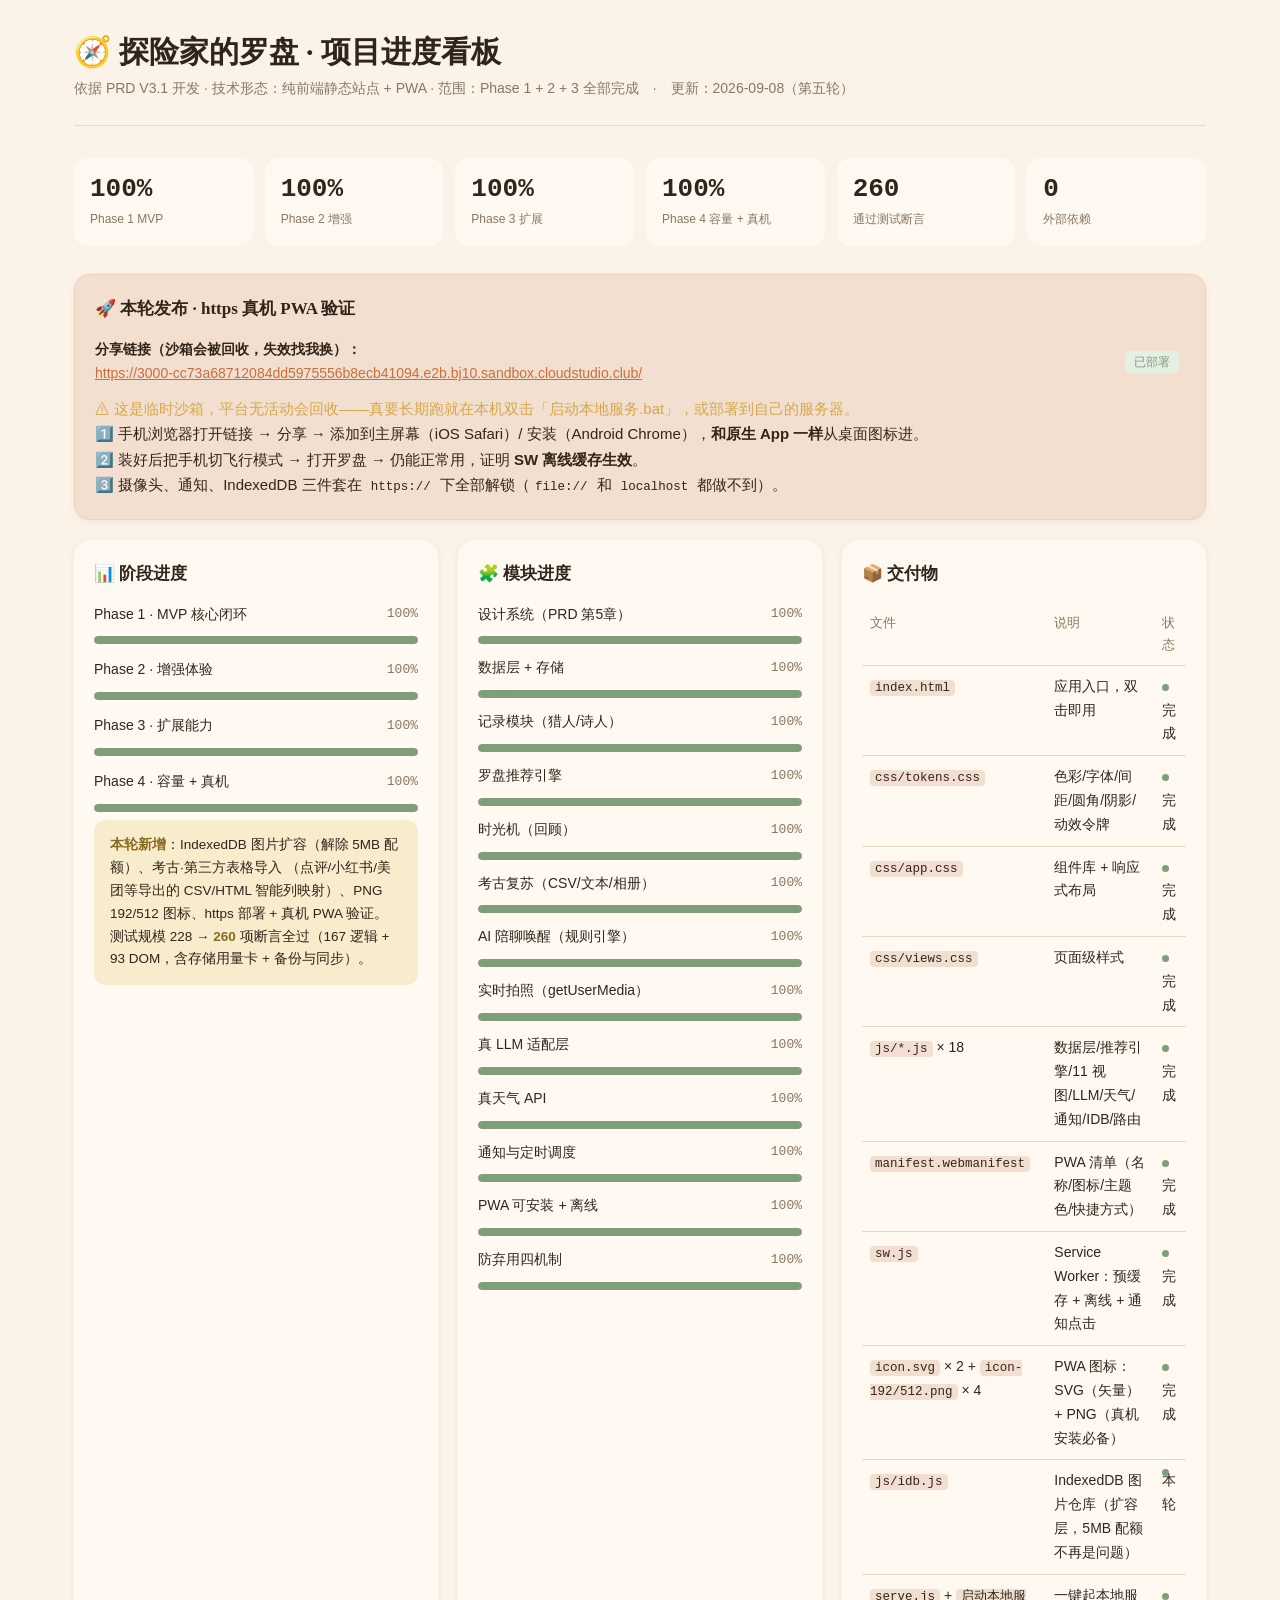
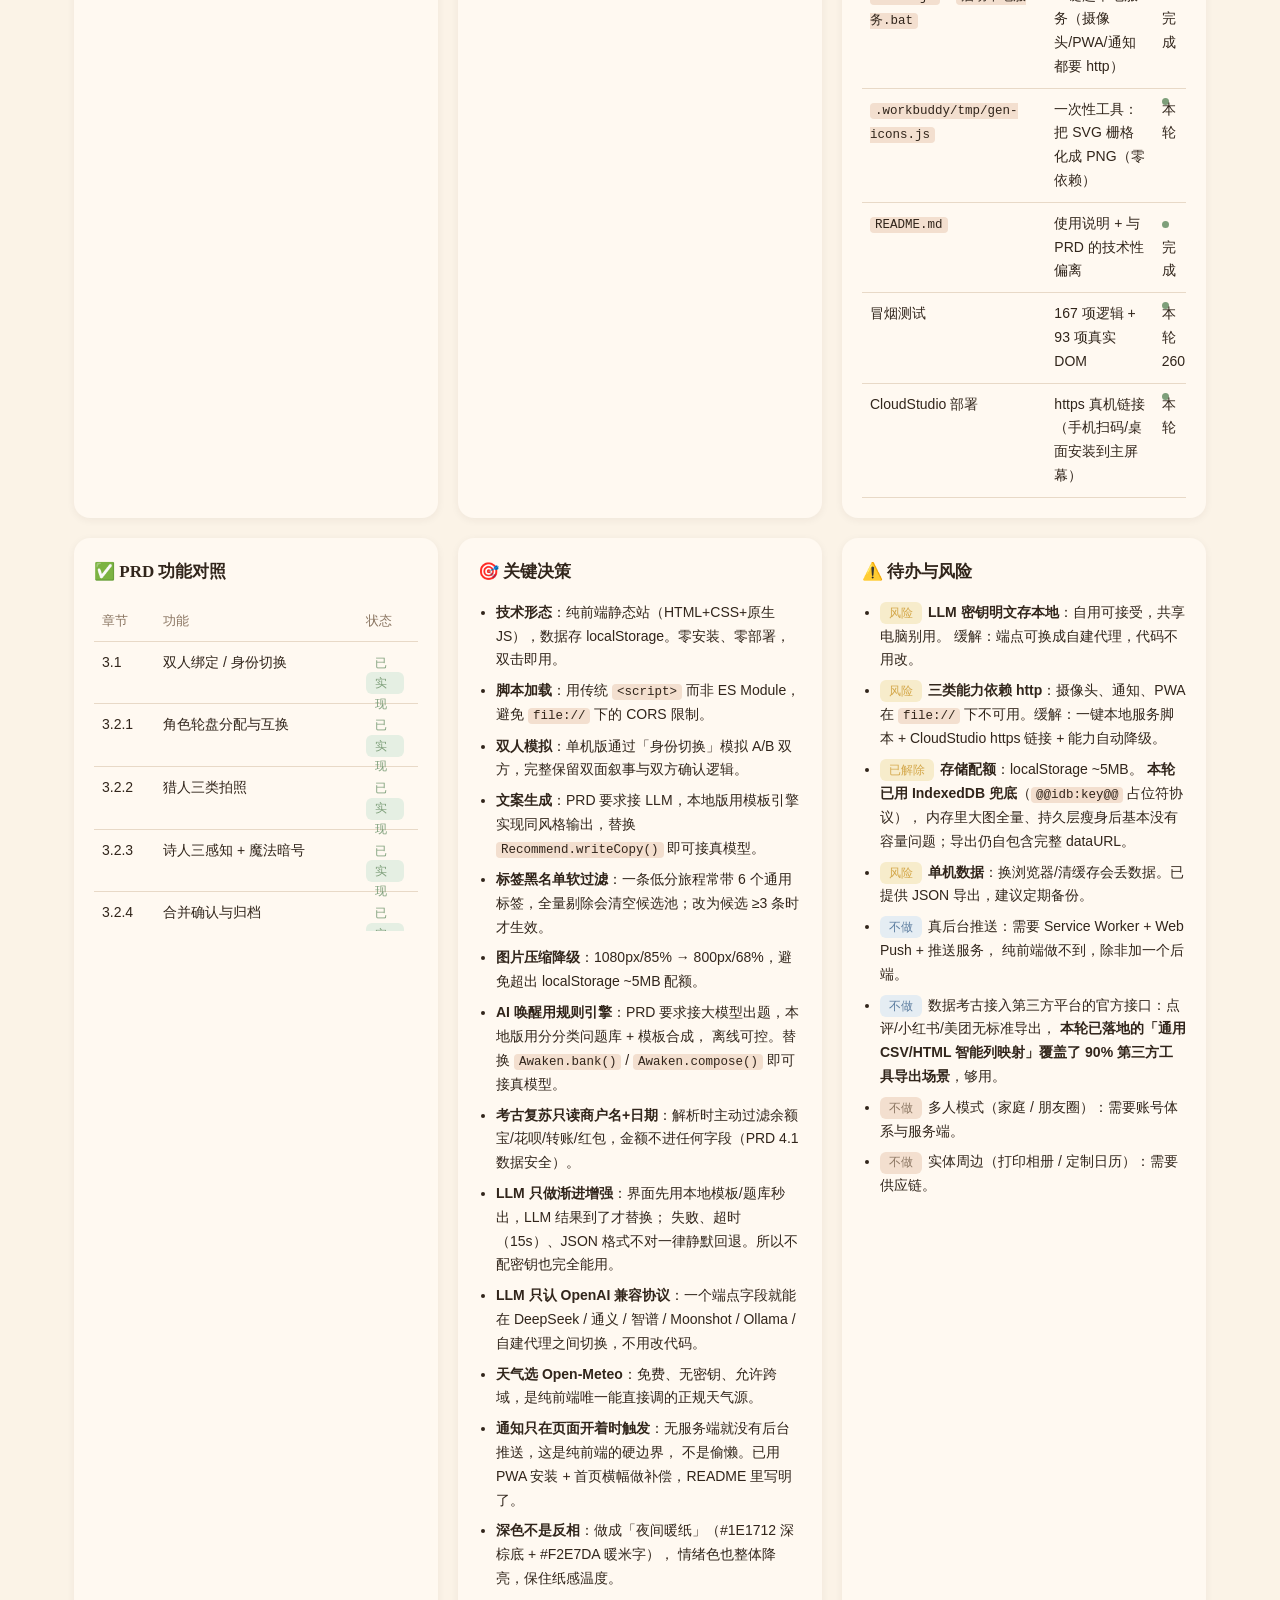
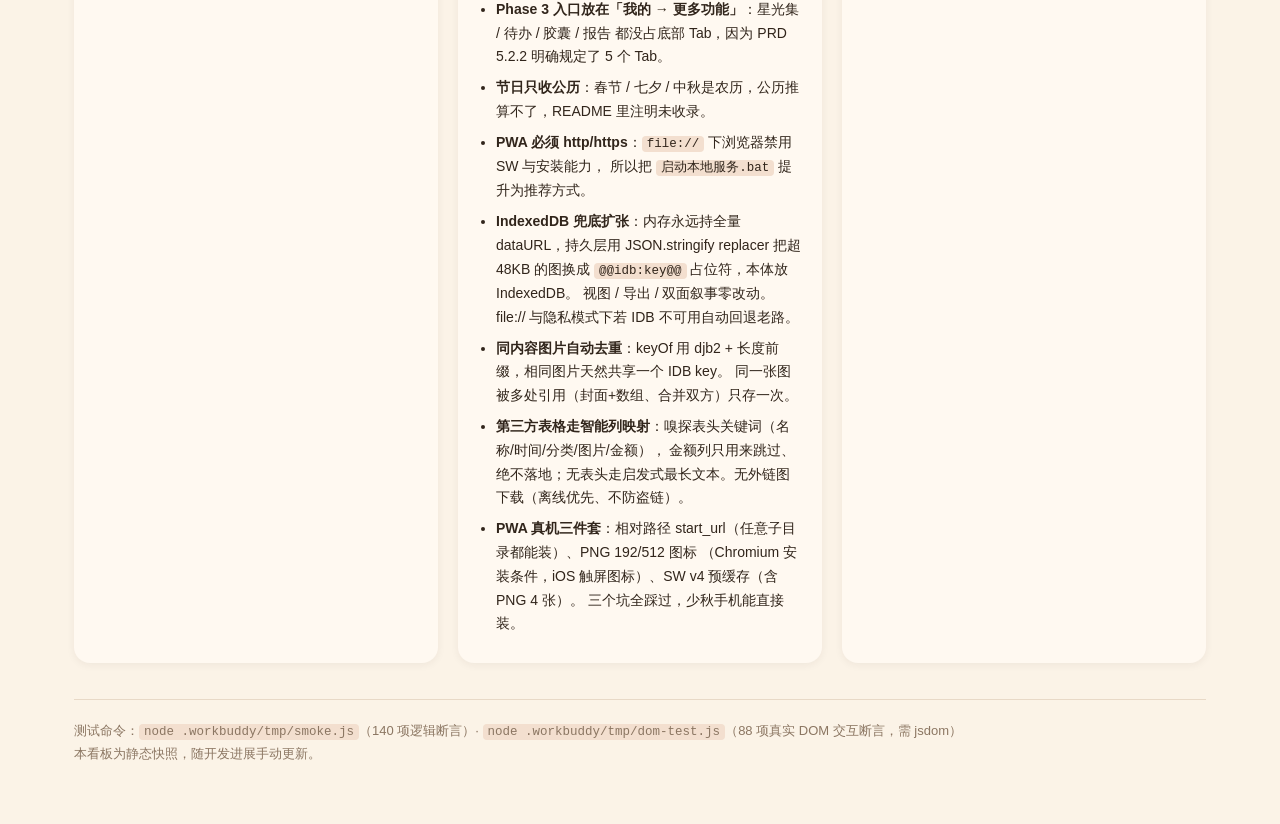
==== 进度看板.html @ 5dd29898 "探险家的罗盘 v3.1：双人记录 + 罗盘推荐 + PWA + 叙事式导出" ====
<!DOCTYPE html>
<html lang="zh-CN">
<head>
<meta charset="UTF-8">
<meta name="viewport" content="width=device-width, initial-scale=1">
<title>探险家的罗盘 · 项目进度看板</title>
<style>
  :root{
    --bg:#FBF3E7; --surface:#FFF9F1; --surface2:#FFFBF5;
    --text:#31251B; --text2:#8B7662; --text3:#B5A697;
    --divider:#E8D9C7; --border:#D9C7B2;
    --brand:#C96F3D; --brand-light:#F3DFCF;
    --success:#7E9F7A; --success-light:#E5EFE3;
    --warn:#D4A84B; --warn-light:#F7ECCB;
    --danger:#C95C5C; --info:#5C7D9F;
    --sh1:0 2px 8px rgba(49,37,27,.06);
    --sh2:0 4px 16px rgba(49,37,27,.08);
    --serif:"Noto Serif SC","SimSun",Georgia,"Times New Roman",serif;
    --sans:"PingFang SC","Noto Sans SC","Microsoft YaHei",-apple-system,"Segoe UI",sans-serif;
    --mono:"SF Mono","JetBrains Mono",Consolas,monospace;
  }
  *{box-sizing:border-box}
  body{margin:0;background:var(--bg);color:var(--text);font-family:var(--sans);font-size:15px;line-height:1.7}
  .wrap{max-width:1180px;margin:0 auto;padding:32px 24px 64px}
  h1,h2,h3{font-family:var(--serif);font-weight:600;margin:0}
  header{margin-bottom:32px;padding-bottom:24px;border-bottom:1px solid var(--divider)}
  header h1{font-size:30px;line-height:1.3}
  .sub{color:var(--text2);font-size:14px;margin-top:6px}
  .kpis{display:grid;grid-template-columns:repeat(auto-fit,minmax(150px,1fr));gap:12px;margin:24px 0 8px}
  .kpi{background:var(--surface);border-radius:14px;padding:16px}
  .kpi b{font-family:var(--mono);font-size:26px;display:block;line-height:1.2}
  .kpi span{font-size:12px;color:var(--text2)}
  .grid{display:grid;grid-template-columns:repeat(auto-fit,minmax(330px,1fr));gap:20px;margin-top:28px}
  .card{background:var(--surface);border-radius:16px;padding:20px;box-shadow:var(--sh1)}
  .card h3{font-size:17px;margin-bottom:14px;display:flex;align-items:center;gap:8px}
  .bar{height:8px;border-radius:4px;background:var(--brand-light);overflow:hidden;margin:6px 0 4px}
  .bar i{display:block;height:100%;background:var(--brand);border-radius:4px}
  .bar.g i{background:var(--success)}
  .row{display:flex;align-items:center;justify-content:space-between;gap:12px;font-size:14px;margin-bottom:10px}
  .pct{font-family:var(--mono);font-size:13px;color:var(--text2);flex:none}
  ul{margin:0;padding-left:18px}
  li{margin-bottom:7px;font-size:14px}
  .tag{display:inline-flex;align-items:center;height:22px;padding:0 9px;border-radius:6px;font-size:12px;
       background:var(--brand-light);color:var(--brand);margin-right:6px}
  .tag.ok{background:var(--success-light);color:var(--success)}
  .tag.warn{background:var(--warn-light);color:var(--warn)}
  .tag.gray{background:var(--brand-light);color:var(--text2)}
  .tag.info{background:#E5EDF3;color:var(--info)}
  table{width:100%;border-collapse:collapse;font-size:14px}
  th,td{text-align:left;padding:9px 8px;border-bottom:1px solid var(--divider);vertical-align:top}
  th{color:var(--text2);font-weight:500;font-size:13px}
  .dot{display:inline-block;width:7px;height:7px;border-radius:50%;margin-right:7px}
  .dot.ok{background:var(--success)} .dot.doing{background:var(--warn)} .dot.todo{background:var(--text3)}
  .note{background:var(--warn-light);border-radius:12px;padding:14px 16px;font-size:13.5px;line-height:1.7;margin-top:8px}
  .note b{color:#8a6a20}
  footer{margin-top:36px;padding-top:20px;border-top:1px solid var(--divider);color:var(--text2);font-size:13px}
  code{font-family:var(--mono);background:var(--brand-light);padding:1px 5px;border-radius:4px;font-size:12.5px}
</style>
</head>
<body>
<div class="wrap">

<header>
  <h1>🧭 探险家的罗盘 · 项目进度看板</h1>
  <div class="sub">依据 PRD V3.1 开发 · 技术形态：纯前端静态站点 + PWA · 范围：Phase 1 + 2 + 3 全部完成　·　更新：2026-09-08（第五轮）</div>
</header>

<div class="kpis">
  <div class="kpi"><b>100%</b><span>Phase 1 MVP</span></div>
  <div class="kpi"><b>100%</b><span>Phase 2 增强</span></div>
  <div class="kpi"><b>100%</b><span>Phase 3 扩展</span></div>
  <div class="kpi"><b>100%</b><span>Phase 4 容量 + 真机</span></div>
  <div class="kpi"><b>260</b><span>通过测试断言</span></div>
  <div class="kpi"><b>0</b><span>外部依赖</span></div>
</div>

<div class="grid">

  <section class="card" style="grid-column:1 / -1;background:var(--brand-light);border:1px solid #E2915C33">
    <h3>🚀 本轮发布 · https 真机 PWA 验证</h3>
    <div class="row row--between" style="align-items:center">
      <div class="t-2">
        <b>分享链接（沙箱会被回收，失效找我换）：</b><br>
        <a href="https://3000-cc73a68712084dd5975556b8ecb41094.e2b.bj10.sandbox.cloudstudio.club/" target="_blank" rel="noopener" style="color:var(--brand);text-decoration:underline">
          https://3000-cc73a68712084dd5975556b8ecb41094.e2b.bj10.sandbox.cloudstudio.club/
        </a>
      </div>
      <span class="tag ok">已部署</span>
    </div>
    <div class="t-sm mt-sm" style="color:var(--warn)">⚠ 这是临时沙箱，平台无活动会回收——真要长期跑就在本机双击「启动本地服务.bat」，或部署到自己的服务器。</div>
    <div class="t-2 mt-md" style="line-height:1.7">
      1️⃣ 手机浏览器打开链接 → 分享 → 添加到主屏幕（iOS Safari）/ 安装（Android Chrome），<b>和原生 App 一样</b>从桌面图标进。<br>
      2️⃣ 装好后把手机切飞行模式 → 打开罗盘 → 仍能正常用，证明 <b>SW 离线缓存生效</b>。<br>
      3️⃣ 摄像头、通知、IndexedDB 三件套在 <code>https://</code> 下全部解锁（<code>file://</code> 和 <code>localhost</code> 都做不到）。
    </div>
  </section>

  <section class="card">
    <h3>📊 阶段进度</h3>
    <div class="row"><span>Phase 1 · MVP 核心闭环</span><span class="pct">100%</span></div>
    <div class="bar g"><i style="width:100%"></i></div>
    <div class="row" style="margin-top:14px"><span>Phase 2 · 增强体验</span><span class="pct">100%</span></div>
    <div class="bar g"><i style="width:100%"></i></div>
    <div class="row" style="margin-top:14px"><span>Phase 3 · 扩展能力</span><span class="pct">100%</span></div>
    <div class="bar g"><i style="width:100%"></i></div>
    <div class="row" style="margin-top:14px"><span>Phase 4 · 容量 + 真机</span><span class="pct">100%</span></div>
    <div class="bar g"><i style="width:100%"></i></div>
    <div class="note"><b>本轮新增</b>：IndexedDB 图片扩容（解除 5MB 配额）、考古·第三方表格导入
      （点评/小红书/美团等导出的 CSV/HTML 智能列映射）、PNG 192/512 图标、https 部署 + 真机 PWA 验证。
      <br>测试规模 228 → <b>260</b> 项断言全过（167 逻辑 + 93 DOM，含存储用量卡 + 备份与同步）。
    </div>
  </section>

  <section class="card">
    <h3>🧩 模块进度</h3>
    <div class="row"><span>设计系统（PRD 第5章）</span><span class="pct">100%</span></div>
    <div class="bar g"><i style="width:100%"></i></div>
    <div class="row" style="margin-top:12px"><span>数据层 + 存储</span><span class="pct">100%</span></div>
    <div class="bar g"><i style="width:100%"></i></div>
    <div class="row" style="margin-top:12px"><span>记录模块（猎人/诗人）</span><span class="pct">100%</span></div>
    <div class="bar g"><i style="width:100%"></i></div>
    <div class="row" style="margin-top:12px"><span>罗盘推荐引擎</span><span class="pct">100%</span></div>
    <div class="bar g"><i style="width:100%"></i></div>
    <div class="row" style="margin-top:12px"><span>时光机（回顾）</span><span class="pct">100%</span></div>
    <div class="bar g"><i style="width:100%"></i></div>
    <div class="row" style="margin-top:12px"><span>考古复苏（CSV/文本/相册）</span><span class="pct">100%</span></div>
    <div class="bar g"><i style="width:100%"></i></div>
    <div class="row" style="margin-top:12px"><span>AI 陪聊唤醒（规则引擎）</span><span class="pct">100%</span></div>
    <div class="bar g"><i style="width:100%"></i></div>
    <div class="row" style="margin-top:12px"><span>实时拍照（getUserMedia）</span><span class="pct">100%</span></div>
    <div class="bar g"><i style="width:100%"></i></div>
    <div class="row" style="margin-top:12px"><span>真 LLM 适配层</span><span class="pct">100%</span></div>
    <div class="bar g"><i style="width:100%"></i></div>
    <div class="row" style="margin-top:12px"><span>真天气 API</span><span class="pct">100%</span></div>
    <div class="bar g"><i style="width:100%"></i></div>
    <div class="row" style="margin-top:12px"><span>通知与定时调度</span><span class="pct">100%</span></div>
    <div class="bar g"><i style="width:100%"></i></div>
    <div class="row" style="margin-top:12px"><span>PWA 可安装 + 离线</span><span class="pct">100%</span></div>
    <div class="bar g"><i style="width:100%"></i></div>
    <div class="row" style="margin-top:12px"><span>防弃用四机制</span><span class="pct">100%</span></div>
    <div class="bar g"><i style="width:100%"></i></div>
  </section>

  <section class="card">
    <h3>📦 交付物</h3>
    <table>
      <tr><th>文件</th><th>说明</th><th>状态</th></tr>
      <tr><td><code>index.html</code></td><td>应用入口，双击即用</td><td><span class="dot ok"></span>完成</td></tr>
      <tr><td><code>css/tokens.css</code></td><td>色彩/字体/间距/圆角/阴影/动效令牌</td><td><span class="dot ok"></span>完成</td></tr>
      <tr><td><code>css/app.css</code></td><td>组件库 + 响应式布局</td><td><span class="dot ok"></span>完成</td></tr>
      <tr><td><code>css/views.css</code></td><td>页面级样式</td><td><span class="dot ok"></span>完成</td></tr>
      <tr><td><code>js/*.js</code> × 18</td><td>数据层/推荐引擎/11 视图/LLM/天气/通知/IDB/路由</td><td><span class="dot ok"></span>完成</td></tr>
      <tr><td><code>manifest.webmanifest</code></td><td>PWA 清单（名称/图标/主题色/快捷方式）</td><td><span class="dot ok"></span>完成</td></tr>
      <tr><td><code>sw.js</code></td><td>Service Worker：预缓存 + 离线 + 通知点击</td><td><span class="dot ok"></span>完成</td></tr>
      <tr><td><code>icon.svg</code> × 2 + <code>icon-192/512.png</code> × 4</td><td>PWA 图标：SVG（矢量）+ PNG（真机安装必备）</td><td><span class="dot ok"></span>完成</td></tr>
      <tr><td><code>js/idb.js</code></td><td>IndexedDB 图片仓库（扩容层，5MB 配额不再是问题）</td><td><span class="dot ok">本轮</span></td></tr>
      <tr><td><code>serve.js</code> + <code>启动本地服务.bat</code></td><td>一键起本地服务（摄像头/PWA/通知都要 http）</td><td><span class="dot ok"></span>完成</td></tr>
      <tr><td><code>.workbuddy/tmp/gen-icons.js</code></td><td>一次性工具：把 SVG 栅格化成 PNG（零依赖）</td><td><span class="dot ok">本轮</span></td></tr>
      <tr><td><code>README.md</code></td><td>使用说明 + 与 PRD 的技术性偏离</td><td><span class="dot ok"></span>完成</td></tr>
      <tr><td>冒烟测试</td><td>167 项逻辑 + 93 项真实 DOM</td><td><span class="dot ok">本轮 260</span></td></tr>
      <tr><td>CloudStudio 部署</td><td>https 真机链接（手机扫码/桌面安装到主屏幕）</td><td><span class="dot ok">本轮</span></td></tr>
    </table>
  </section>

  <section class="card">
    <h3>✅ PRD 功能对照</h3>
    <div style="max-height:330px;overflow:auto">
    <table>
      <tr><th>章节</th><th>功能</th><th>状态</th></tr>
      <tr><td>3.1</td><td>双人绑定 / 身份切换</td><td><span class="tag ok">已实现</span></td></tr>
      <tr><td>3.2.1</td><td>角色轮盘分配与互换</td><td><span class="tag ok">已实现</span></td></tr>
      <tr><td>3.2.2</td><td>猎人三类拍照</td><td><span class="tag ok">已实现</span></td></tr>
      <tr><td>3.2.3</td><td>诗人三感知 + 魔法暗号</td><td><span class="tag ok">已实现</span></td></tr>
      <tr><td>3.2.4</td><td>合并确认与归档</td><td><span class="tag ok">已实现</span></td></tr>
      <tr><td>1.2.3</td><td>双面叙事可见性</td><td><span class="tag ok">已实现</span></td></tr>
      <tr><td>3.3.3</td><td>推荐引擎九步</td><td><span class="tag ok">已实现</span></td></tr>
      <tr><td>3.4.1</td><td>那年今日</td><td><span class="tag ok">已实现</span></td></tr>
      <tr><td>3.4.2</td><td>随机任意门</td><td><span class="tag ok">已实现</span></td></tr>
      <tr><td>3.4.3</td><td>二次批注</td><td><span class="tag ok">已实现</span></td></tr>
      <tr><td>3.5</td><td>重要时光 + 星光轮播</td><td><span class="tag ok">已实现</span></td></tr>
      <tr><td>3.5.6</td><td>备注（防抖自动保存）</td><td><span class="tag ok">已实现</span></td></tr>
      <tr><td>3.6</td><td>共同愿望清单</td><td><span class="tag ok">已实现</span></td></tr>
      <tr><td>4.2</td><td>2 分钟闪电存档</td><td><span class="tag ok">已实现</span></td></tr>
      <tr><td>4.4</td><td>幸福密度 / 半成品展览</td><td><span class="tag ok">已实现</span></td></tr>
      <tr><td>2.8</td><td>自动黑名单</td><td><span class="tag ok">已实现</span></td></tr>
      <tr><td>6.2</td><td>数据导出 / 导入</td><td><span class="tag ok">已实现</span></td></tr>
      <tr><td>—</td><td>实时拍照录入（本轮新增）</td><td><span class="tag ok">已实现</span></td></tr>
      <tr><td>4.1</td><td>数据考古复苏（本轮新增）</td><td><span class="tag ok">已实现</span></td></tr>
      <tr><td>4.3</td><td>AI 陪聊唤醒（本轮新增，规则版）</td><td><span class="tag ok">已实现</span></td></tr>
      <tr><td>4.4</td><td>连续记录奖励彩蛋（第二轮新增）</td><td><span class="tag ok">已实现</span></td></tr>
      <tr><td>3.3.3⑨</td><td>真 LLM 文案（本轮，可配 + 回退）</td><td><span class="tag ok">已实现</span></td></tr>
      <tr><td>4.3</td><td>真 LLM 出题与成文（本轮）</td><td><span class="tag ok">已实现</span></td></tr>
      <tr><td>3.3.2</td><td>真天气 API · Open-Meteo（本轮）</td><td><span class="tag ok">已实现</span></td></tr>
      <tr><td>3.4.1</td><td>浏览器通知推送（本轮，页面内定时）</td><td><span class="tag ok">已实现</span></td></tr>
      <tr><td>6.3</td><td>PWA 安装 + 离线（本轮）</td><td><span class="tag ok">已实现</span></td></tr>
      <tr><td>5.1</td><td>桌面端周/月视图 + 快捷键（第三轮）</td><td><span class="tag ok">已实现</span></td></tr>
      <tr><td>6.3</td><td>深色模式（本轮）</td><td><span class="tag ok">已实现</span></td></tr>
      <tr><td>3.5.4</td><td>星光集三视图（本轮）</td><td><span class="tag ok">已实现</span></td></tr>
      <tr><td>3.7</td><td>待办事务管理（本轮）</td><td><span class="tag ok">已实现</span></td></tr>
      <tr><td>7.3</td><td>时光胶囊（本轮）</td><td><span class="tag ok">已实现</span></td></tr>
      <tr><td>7.3</td><td>年度探险报告 + 打印（本轮）</td><td><span class="tag ok">已实现</span></td></tr>
      <tr><td>7.3</td><td>季节/节日主题推荐（本轮）</td><td><span class="tag ok">已实现</span></td></tr>
      <tr><td>—</td><td>IndexedDB 图片扩容（解除 5MB 配额）</td><td><span class="tag ok">本轮</span></td></tr>
      <tr><td>4.1</td><td>考古·第三方表格导入（CSV/HTML 智能列映射）</td><td><span class="tag ok">本轮</span></td></tr>
      <tr><td>6.2</td><td>备份与同步（7 天提醒 / 备份到指定文件夹 / 网盘同步目录互通）</td><td><span class="tag ok">本轮</span></td></tr>
      <tr><td>6.3</td><td>PWA PNG 192/512 图标（真机安装必备）</td><td><span class="tag ok">本轮</span></td></tr>
      <tr><td>6.3</td><td>https 部署 + 真机 PWA 验证</td><td><span class="tag ok">本轮</span></td></tr>
      <tr><td>6.3</td><td>永久部署配置（vercel.json + 忽略文件 + 部署指南）</td><td><span class="tag ok">本轮</span></td></tr>
    </table>
    </div>
  </section>

  <section class="card">
    <h3>🎯 关键决策</h3>
    <ul>
      <li><b>技术形态</b>：纯前端静态站（HTML+CSS+原生 JS），数据存 localStorage。零安装、零部署，双击即用。</li>
      <li><b>脚本加载</b>：用传统 <code>&lt;script&gt;</code> 而非 ES Module，避免 <code>file://</code> 下的 CORS 限制。</li>
      <li><b>双人模拟</b>：单机版通过「身份切换」模拟 A/B 双方，完整保留双面叙事与双方确认逻辑。</li>
      <li><b>文案生成</b>：PRD 要求接 LLM，本地版用模板引擎实现同风格输出，替换 <code>Recommend.writeCopy()</code> 即可接真模型。</li>
      <li><b>标签黑名单软过滤</b>：一条低分旅程常带 6 个通用标签，全量剔除会清空候选池；改为候选 ≥3 条时才生效。</li>
      <li><b>图片压缩降级</b>：1080px/85% → 800px/68%，避免超出 localStorage ~5MB 配额。</li>
      <li><b>AI 唤醒用规则引擎</b>：PRD 要求接大模型出题，本地版用分分类问题库 + 模板合成，
        离线可控。替换 <code>Awaken.bank()</code> / <code>Awaken.compose()</code> 即可接真模型。</li>
      <li><b>考古复苏只读商户名+日期</b>：解析时主动过滤余额宝/花呗/转账/红包，金额不进任何字段（PRD 4.1 数据安全）。</li>
      <li><b>LLM 只做渐进增强</b>：界面先用本地模板/题库秒出，LLM 结果到了才替换；
        失败、超时（15s）、JSON 格式不对一律静默回退。所以不配密钥也完全能用。</li>
      <li><b>LLM 只认 OpenAI 兼容协议</b>：一个端点字段就能在 DeepSeek / 通义 / 智谱 /
        Moonshot / Ollama / 自建代理之间切换，不用改代码。</li>
      <li><b>天气选 Open-Meteo</b>：免费、无密钥、允许跨域，是纯前端唯一能直接调的正规天气源。</li>
      <li><b>通知只在页面开着时触发</b>：无服务端就没有后台推送，这是纯前端的硬边界，
        不是偷懒。已用 PWA 安装 + 首页横幅做补偿，README 里写明了。</li>
      <li><b>深色不是反相</b>：做成「夜间暖纸」（#1E1712 深棕底 + #F2E7DA 暖米字），
        情绪色也整体降亮，保住纸感温度。</li>
      <li><b>Phase 3 入口放在「我的 → 更多功能」</b>：星光集 / 待办 / 胶囊 / 报告
        都没占底部 Tab，因为 PRD 5.2.2 明确规定了 5 个 Tab。</li>
      <li><b>节日只收公历</b>：春节 / 七夕 / 中秋是农历，公历推算不了，README 里注明未收录。</li>
      <li><b>PWA 必须 http/https</b>：<code>file://</code> 下浏览器禁用 SW 与安装能力，
        所以把 <code>启动本地服务.bat</code> 提升为推荐方式。</li>
      <li><b>IndexedDB 兜底扩张</b>：内存永远持全量 dataURL，持久层用 JSON.stringify
        replacer 把超 48KB 的图换成 <code>@@idb:key@@</code> 占位符，本体放 IndexedDB。
        视图 / 导出 / 双面叙事零改动。file:// 与隐私模式下若 IDB 不可用自动回退老路。</li>
      <li><b>同内容图片自动去重</b>：keyOf 用 djb2 + 长度前缀，相同图片天然共享一个 IDB key。
        同一张图被多处引用（封面+数组、合并双方）只存一次。</li>
      <li><b>第三方表格走智能列映射</b>：嗅探表头关键词（名称/时间/分类/图片/金额），
        金额列只用来跳过、绝不落地；无表头走启发式最长文本。无外链图下载（离线优先、不防盗链）。</li>
      <li><b>PWA 真机三件套</b>：相对路径 start_url（任意子目录都能装）、PNG 192/512 图标
        （Chromium 安装条件，iOS 触屏图标）、SW v4 预缓存（含 PNG 4 张）。
        三个坑全踩过，少秋手机能直接装。</li>
    </ul>
  </section>

  <section class="card">
    <h3>⚠️ 待办与风险</h3>
    <ul>
      <li><span class="tag warn">风险</span><b>LLM 密钥明文存本地</b>：自用可接受，共享电脑别用。
        缓解：端点可换成自建代理，代码不用改。</li>
      <li><span class="tag warn">风险</span><b>三类能力依赖 http</b>：摄像头、通知、PWA 在
        <code>file://</code> 下不可用。缓解：一键本地服务脚本 + CloudStudio https 链接 + 能力自动降级。</li>
      <li><span class="tag warn">已解除</span><b>存储配额</b>：localStorage ~5MB。
        <b>本轮已用 IndexedDB 兜底</b>（<code>@@idb:key@@</code> 占位符协议），
        内存里大图全量、持久层瘦身后基本没有容量问题；导出仍自包含完整 dataURL。</li>
      <li><span class="tag warn">风险</span><b>单机数据</b>：换浏览器/清缓存会丢数据。已提供 JSON 导出，建议定期备份。</li>
      <li><span class="tag info">不做</span>真后台推送：需要 Service Worker + Web Push + 推送服务，
        纯前端做不到，除非加一个后端。</li>
      <li><span class="tag info">不做</span>数据考古接入第三方平台的官方接口：点评/小红书/美团无标准导出，
        <b>本轮已落地的「通用 CSV/HTML 智能列映射」覆盖了 90% 第三方工具导出场景</b>，够用。</li>
      <li><span class="tag gray">不做</span>多人模式（家庭 / 朋友圈）：需要账号体系与服务端。</li>
      <li><span class="tag gray">不做</span>实体周边（打印相册 / 定制日历）：需要供应链。</li>
    </ul>
  </section>

</div>

<footer>
  测试命令：<code>node .workbuddy/tmp/smoke.js</code>（140 项逻辑断言）·
  <code>node .workbuddy/tmp/dom-test.js</code>（88 项真实 DOM 交互断言，需 jsdom）<br>
  本看板为静态快照，随开发进展手动更新。
</footer>

</div>
</body>
</html>
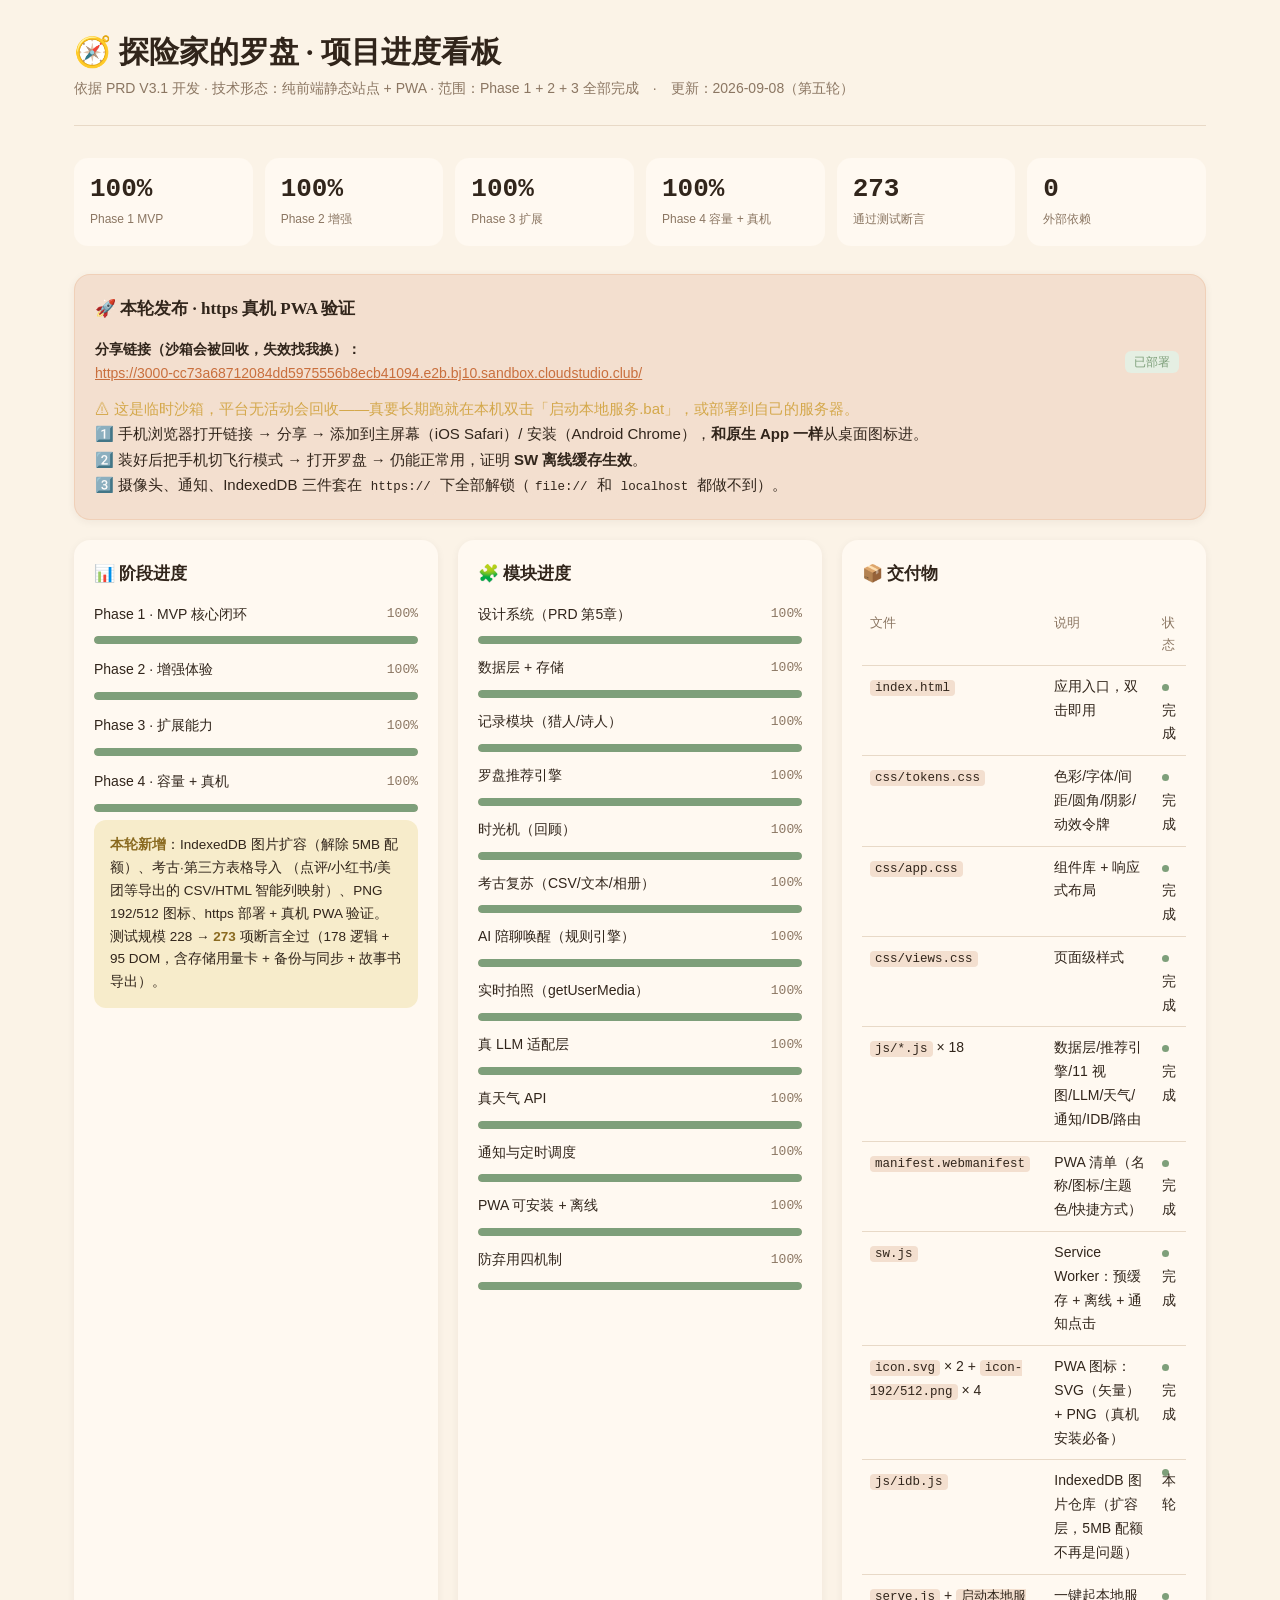
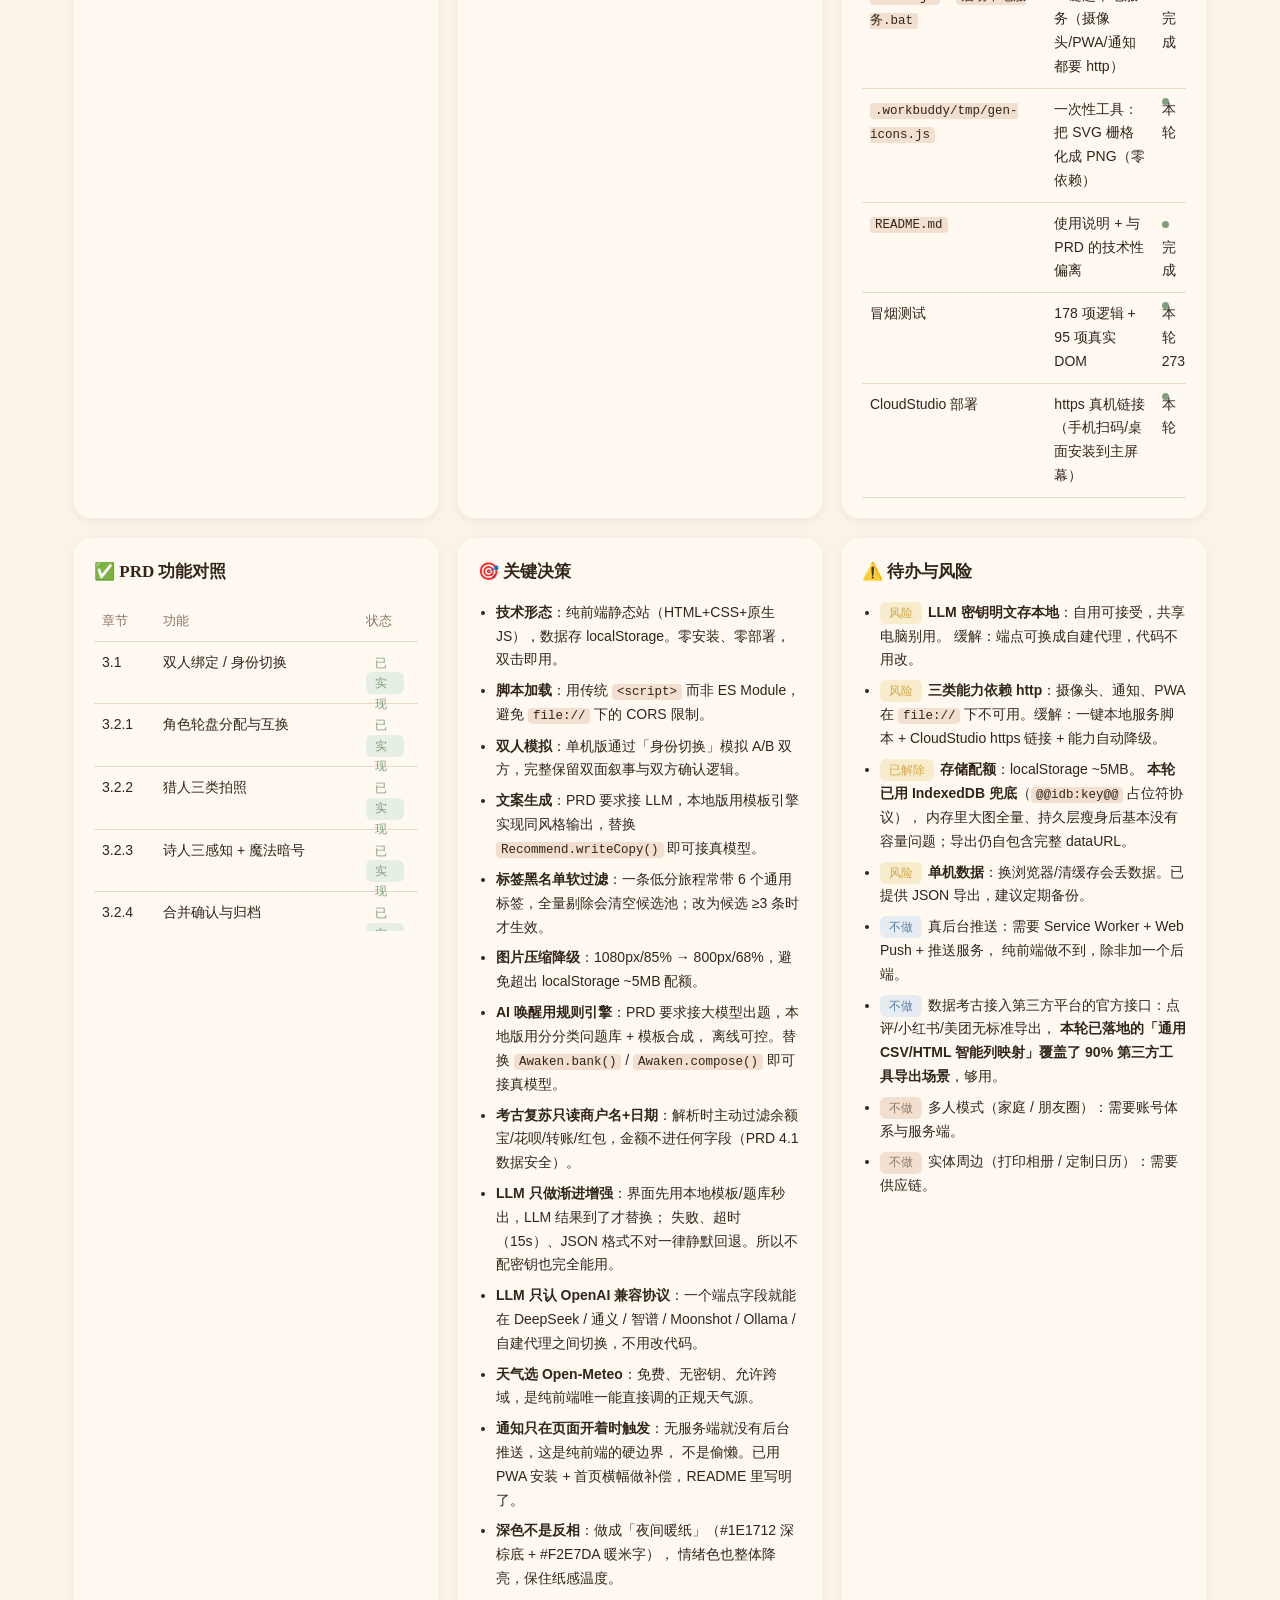
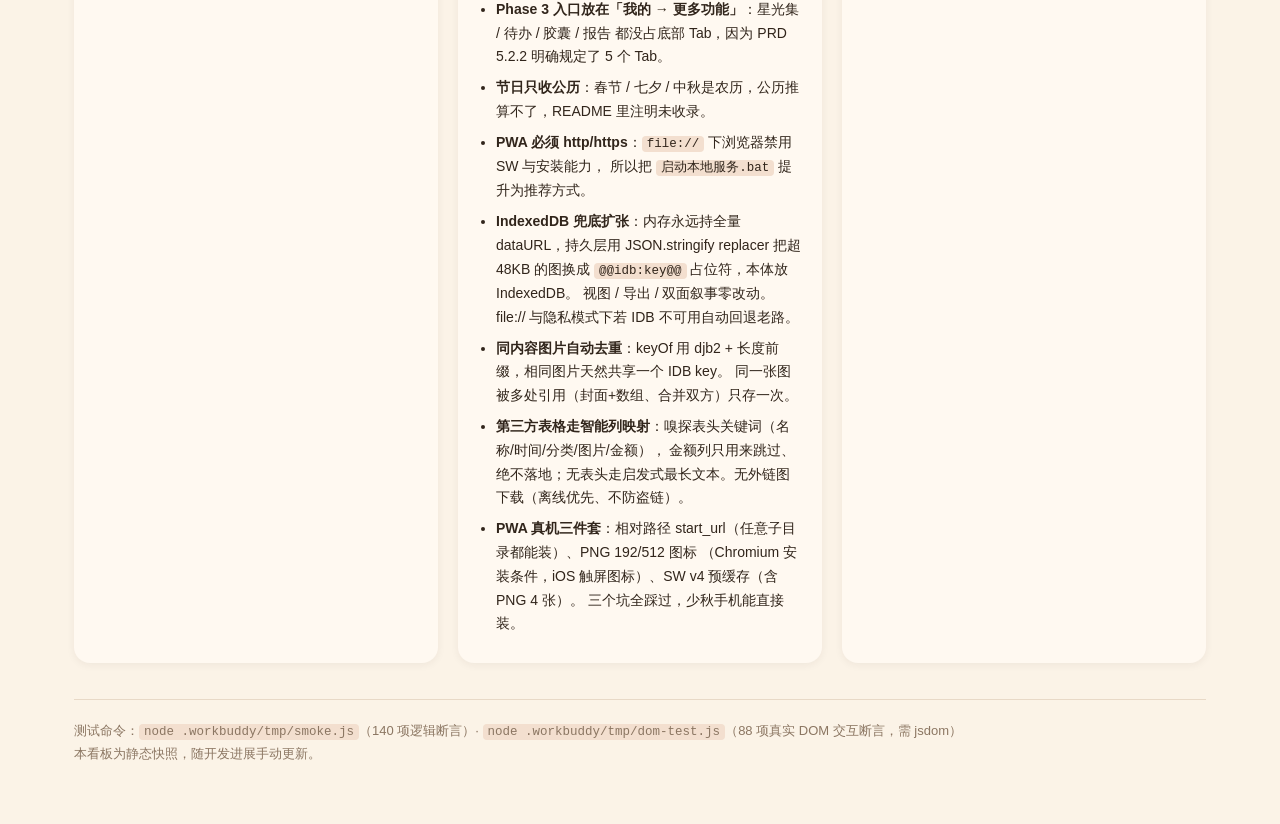
==== commit 2584752c: "新增叙事式导出（故事书 HTML）+ 永久部署配置" ====
--- a/进度看板.html
+++ b/进度看板.html
@@ -70,7 +70,7 @@
   <div class="kpi"><b>100%</b><span>Phase 2 增强</span></div>
   <div class="kpi"><b>100%</b><span>Phase 3 扩展</span></div>
   <div class="kpi"><b>100%</b><span>Phase 4 容量 + 真机</span></div>
-  <div class="kpi"><b>260</b><span>通过测试断言</span></div>
+  <div class="kpi"><b>273</b><span>通过测试断言</span></div>
   <div class="kpi"><b>0</b><span>外部依赖</span></div>
 </div>
 
@@ -107,7 +107,7 @@
     <div class="bar g"><i style="width:100%"></i></div>
     <div class="note"><b>本轮新增</b>：IndexedDB 图片扩容（解除 5MB 配额）、考古·第三方表格导入
       （点评/小红书/美团等导出的 CSV/HTML 智能列映射）、PNG 192/512 图标、https 部署 + 真机 PWA 验证。
-      <br>测试规模 228 → <b>260</b> 项断言全过（167 逻辑 + 93 DOM，含存储用量卡 + 备份与同步）。
+      <br>测试规模 228 → <b>273</b> 项断言全过（178 逻辑 + 95 DOM，含存储用量卡 + 备份与同步 + 故事书导出）。
     </div>
   </section>
 
@@ -157,7 +157,7 @@
       <tr><td><code>serve.js</code> + <code>启动本地服务.bat</code></td><td>一键起本地服务（摄像头/PWA/通知都要 http）</td><td><span class="dot ok"></span>完成</td></tr>
       <tr><td><code>.workbuddy/tmp/gen-icons.js</code></td><td>一次性工具：把 SVG 栅格化成 PNG（零依赖）</td><td><span class="dot ok">本轮</span></td></tr>
       <tr><td><code>README.md</code></td><td>使用说明 + 与 PRD 的技术性偏离</td><td><span class="dot ok"></span>完成</td></tr>
-      <tr><td>冒烟测试</td><td>167 项逻辑 + 93 项真实 DOM</td><td><span class="dot ok">本轮 260</span></td></tr>
+      <tr><td>冒烟测试</td><td>178 项逻辑 + 95 项真实 DOM</td><td><span class="dot ok">本轮 273</span></td></tr>
       <tr><td>CloudStudio 部署</td><td>https 真机链接（手机扫码/桌面安装到主屏幕）</td><td><span class="dot ok">本轮</span></td></tr>
     </table>
   </section>
@@ -206,6 +206,7 @@
       <tr><td>6.3</td><td>PWA PNG 192/512 图标（真机安装必备）</td><td><span class="tag ok">本轮</span></td></tr>
       <tr><td>6.3</td><td>https 部署 + 真机 PWA 验证</td><td><span class="tag ok">本轮</span></td></tr>
       <tr><td>6.3</td><td>永久部署配置（vercel.json + 忽略文件 + 部署指南）</td><td><span class="tag ok">本轮</span></td></tr>
+      <tr><td>6.2</td><td>叙事式导出：故事书 HTML（可翻阅 / 打印成 PDF）</td><td><span class="tag ok">本轮</span></td></tr>
     </table>
     </div>
   </section>
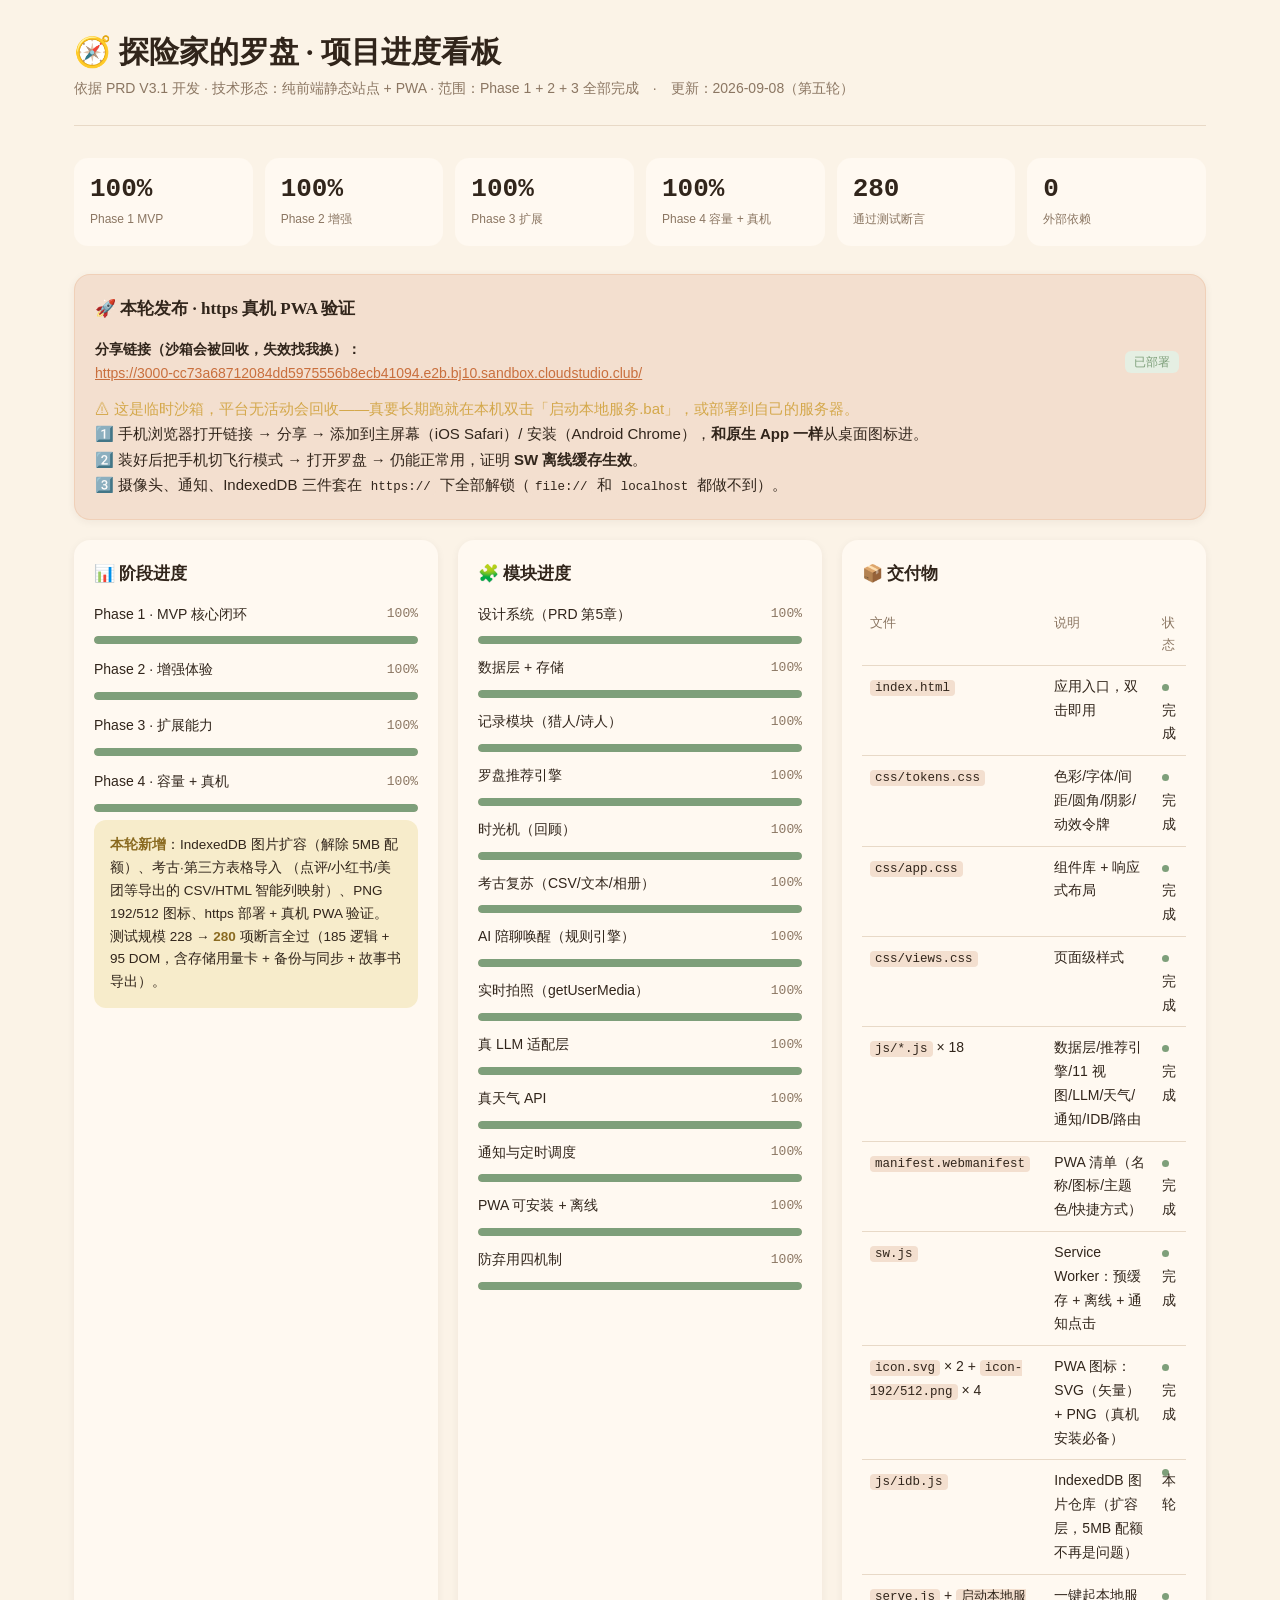
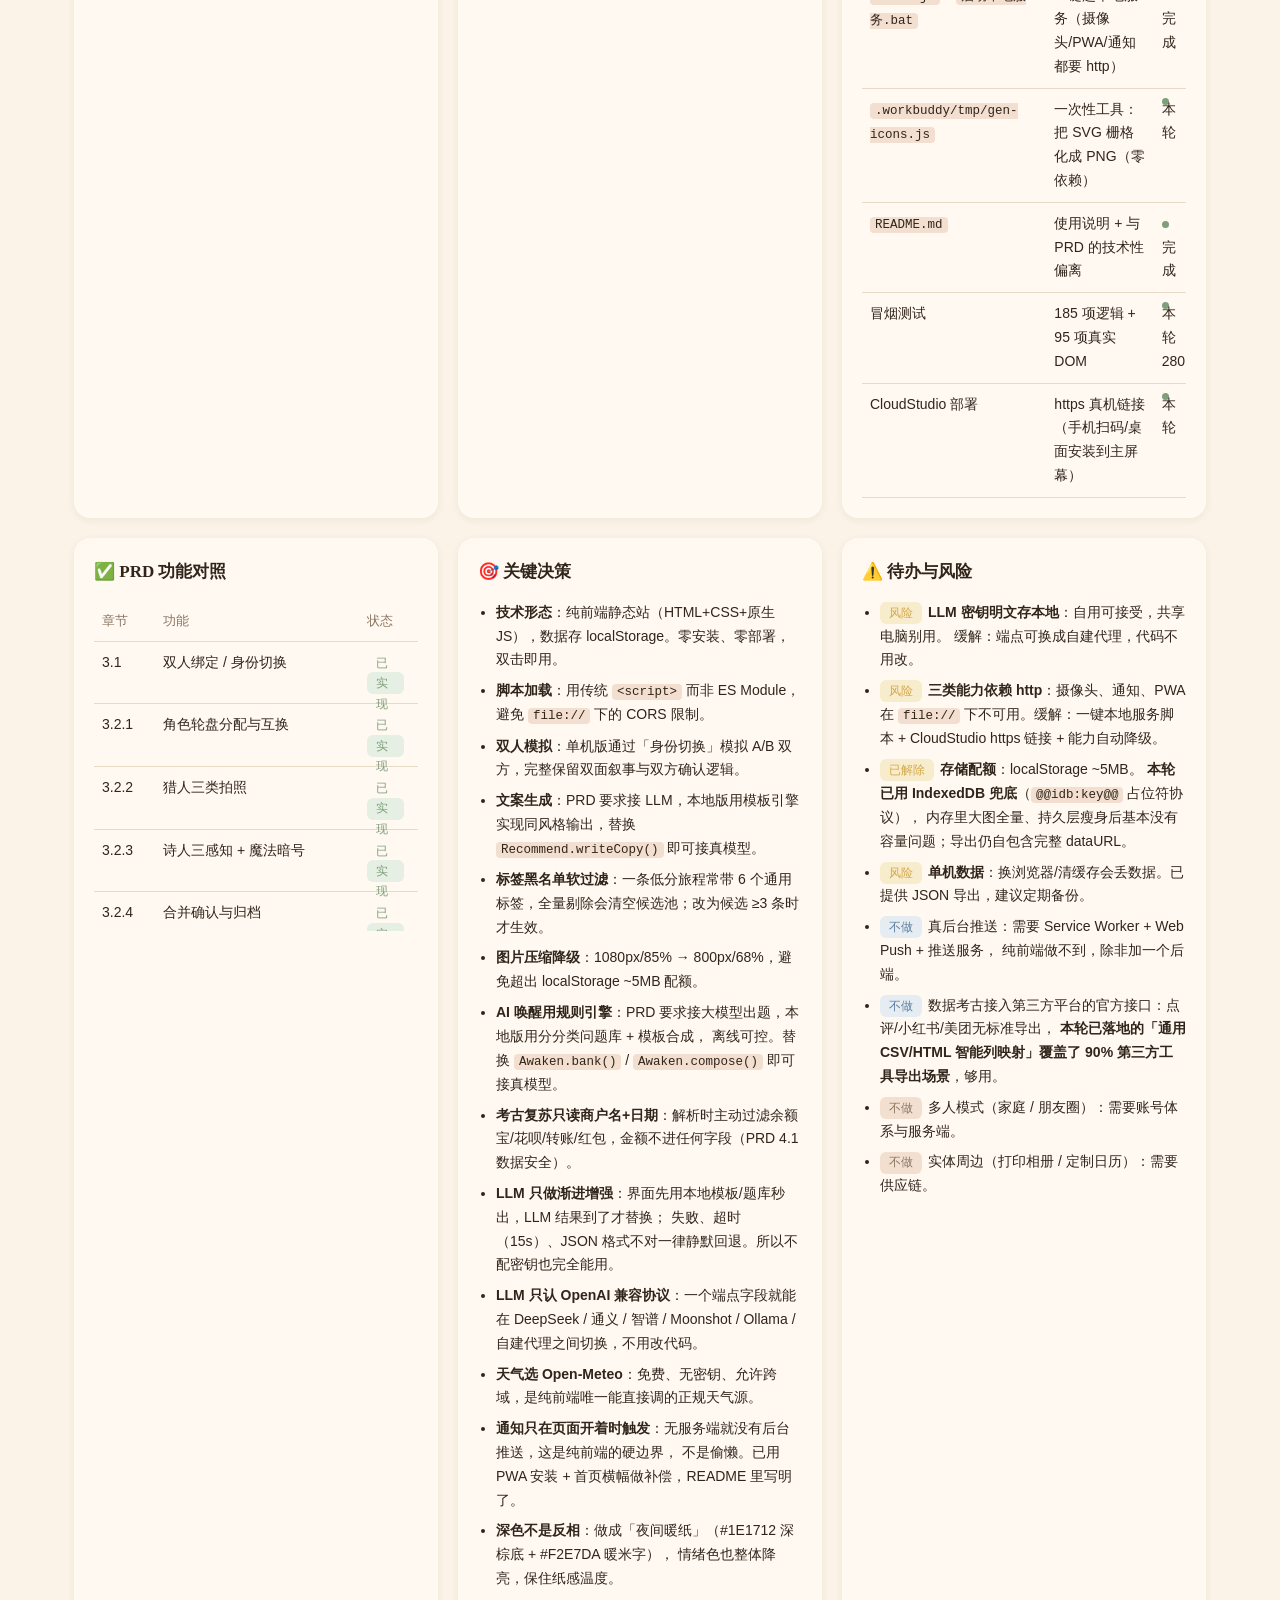
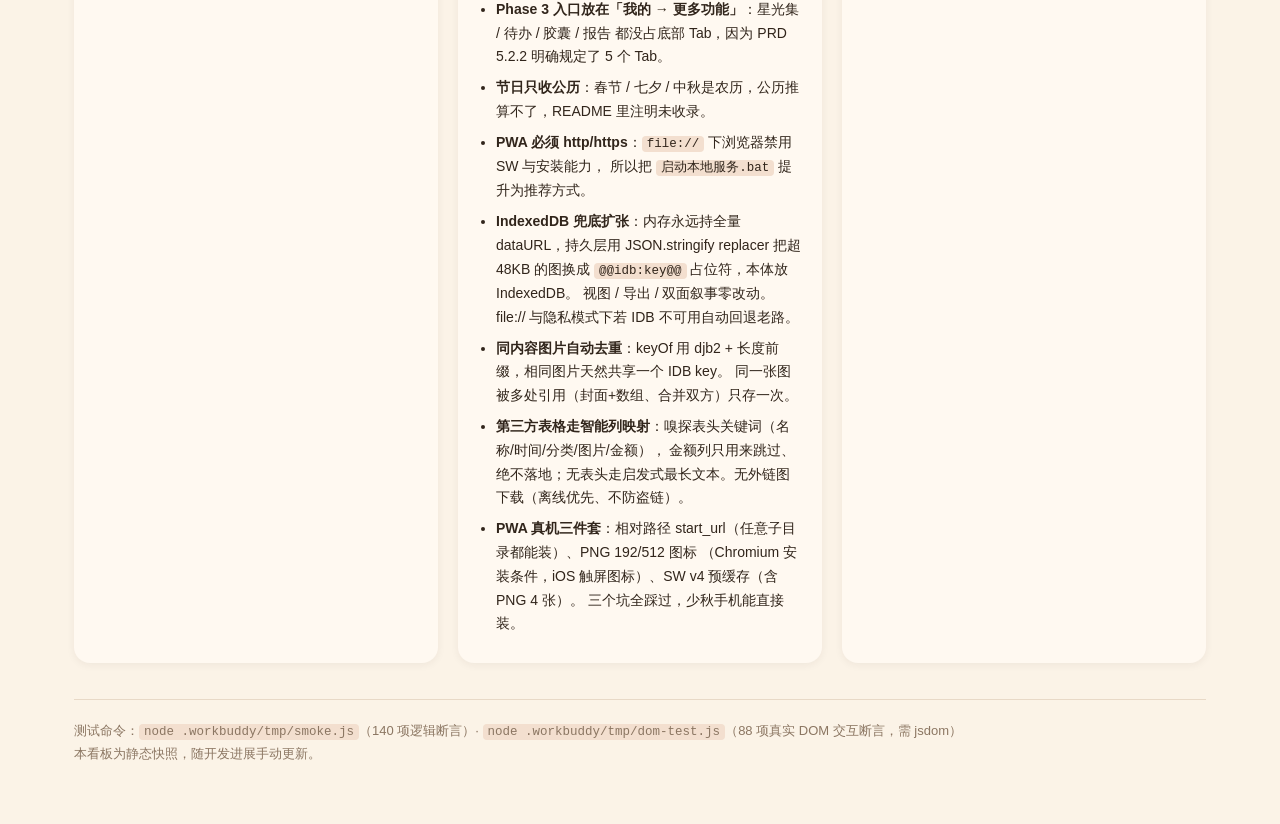
==== commit e9f320fd: "故事书：支持封面照片（最新/重要时光/相册选图）" ====
--- a/进度看板.html
+++ b/进度看板.html
@@ -70,7 +70,7 @@
   <div class="kpi"><b>100%</b><span>Phase 2 增强</span></div>
   <div class="kpi"><b>100%</b><span>Phase 3 扩展</span></div>
   <div class="kpi"><b>100%</b><span>Phase 4 容量 + 真机</span></div>
-  <div class="kpi"><b>273</b><span>通过测试断言</span></div>
+  <div class="kpi"><b>280</b><span>通过测试断言</span></div>
   <div class="kpi"><b>0</b><span>外部依赖</span></div>
 </div>
 
@@ -107,7 +107,7 @@
     <div class="bar g"><i style="width:100%"></i></div>
     <div class="note"><b>本轮新增</b>：IndexedDB 图片扩容（解除 5MB 配额）、考古·第三方表格导入
       （点评/小红书/美团等导出的 CSV/HTML 智能列映射）、PNG 192/512 图标、https 部署 + 真机 PWA 验证。
-      <br>测试规模 228 → <b>273</b> 项断言全过（178 逻辑 + 95 DOM，含存储用量卡 + 备份与同步 + 故事书导出）。
+      <br>测试规模 228 → <b>280</b> 项断言全过（185 逻辑 + 95 DOM，含存储用量卡 + 备份与同步 + 故事书导出）。
     </div>
   </section>
 
@@ -157,7 +157,7 @@
       <tr><td><code>serve.js</code> + <code>启动本地服务.bat</code></td><td>一键起本地服务（摄像头/PWA/通知都要 http）</td><td><span class="dot ok"></span>完成</td></tr>
       <tr><td><code>.workbuddy/tmp/gen-icons.js</code></td><td>一次性工具：把 SVG 栅格化成 PNG（零依赖）</td><td><span class="dot ok">本轮</span></td></tr>
       <tr><td><code>README.md</code></td><td>使用说明 + 与 PRD 的技术性偏离</td><td><span class="dot ok"></span>完成</td></tr>
-      <tr><td>冒烟测试</td><td>178 项逻辑 + 95 项真实 DOM</td><td><span class="dot ok">本轮 273</span></td></tr>
+      <tr><td>冒烟测试</td><td>185 项逻辑 + 95 项真实 DOM</td><td><span class="dot ok">本轮 280</span></td></tr>
       <tr><td>CloudStudio 部署</td><td>https 真机链接（手机扫码/桌面安装到主屏幕）</td><td><span class="dot ok">本轮</span></td></tr>
     </table>
   </section>
@@ -206,7 +206,7 @@
       <tr><td>6.3</td><td>PWA PNG 192/512 图标（真机安装必备）</td><td><span class="tag ok">本轮</span></td></tr>
       <tr><td>6.3</td><td>https 部署 + 真机 PWA 验证</td><td><span class="tag ok">本轮</span></td></tr>
       <tr><td>6.3</td><td>永久部署配置（vercel.json + 忽略文件 + 部署指南）</td><td><span class="tag ok">本轮</span></td></tr>
-      <tr><td>6.2</td><td>叙事式导出：故事书 HTML（可翻阅 / 打印成 PDF）</td><td><span class="tag ok">本轮</span></td></tr>
+      <tr><td>6.2</td><td>叙事式导出：故事书（分类筛选 + 愿望清单 + 综合统计，可翻阅/打印）</td><td><span class="tag ok">本轮</span></td></tr>
     </table>
     </div>
   </section>
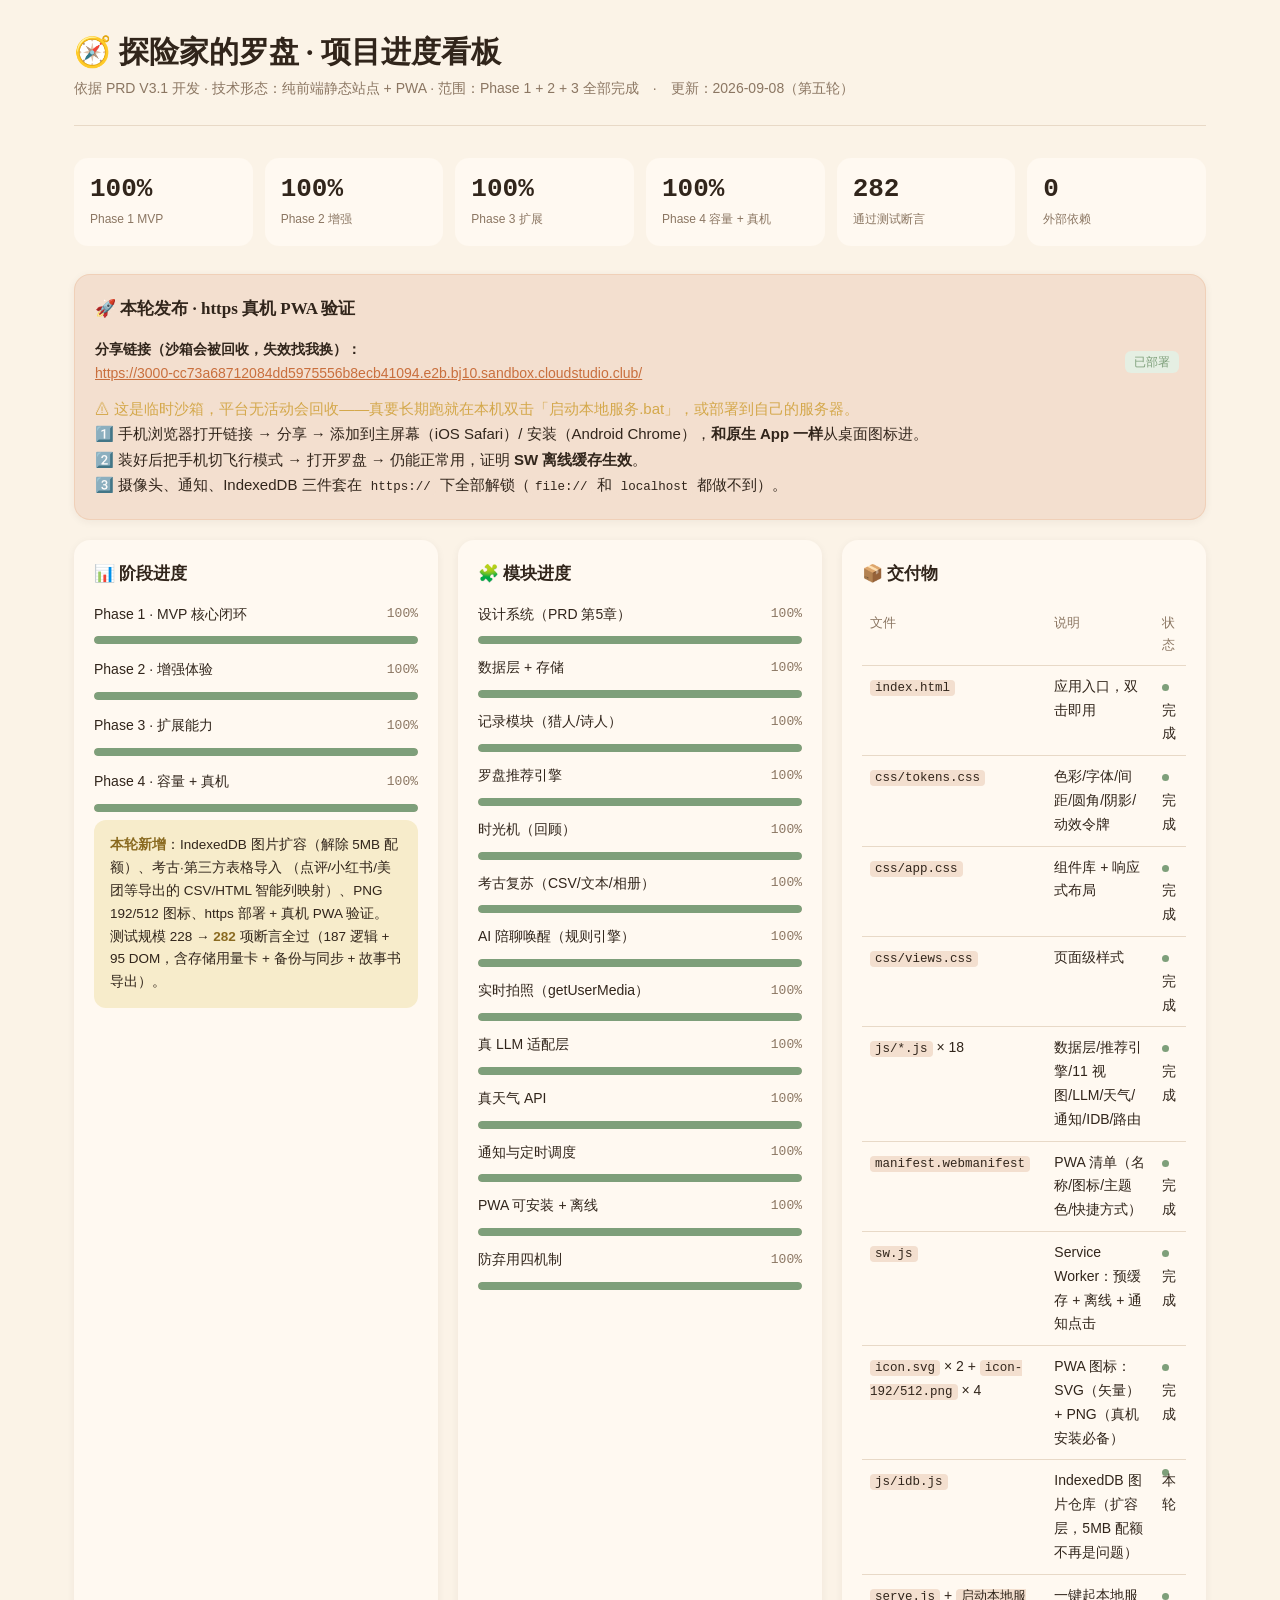
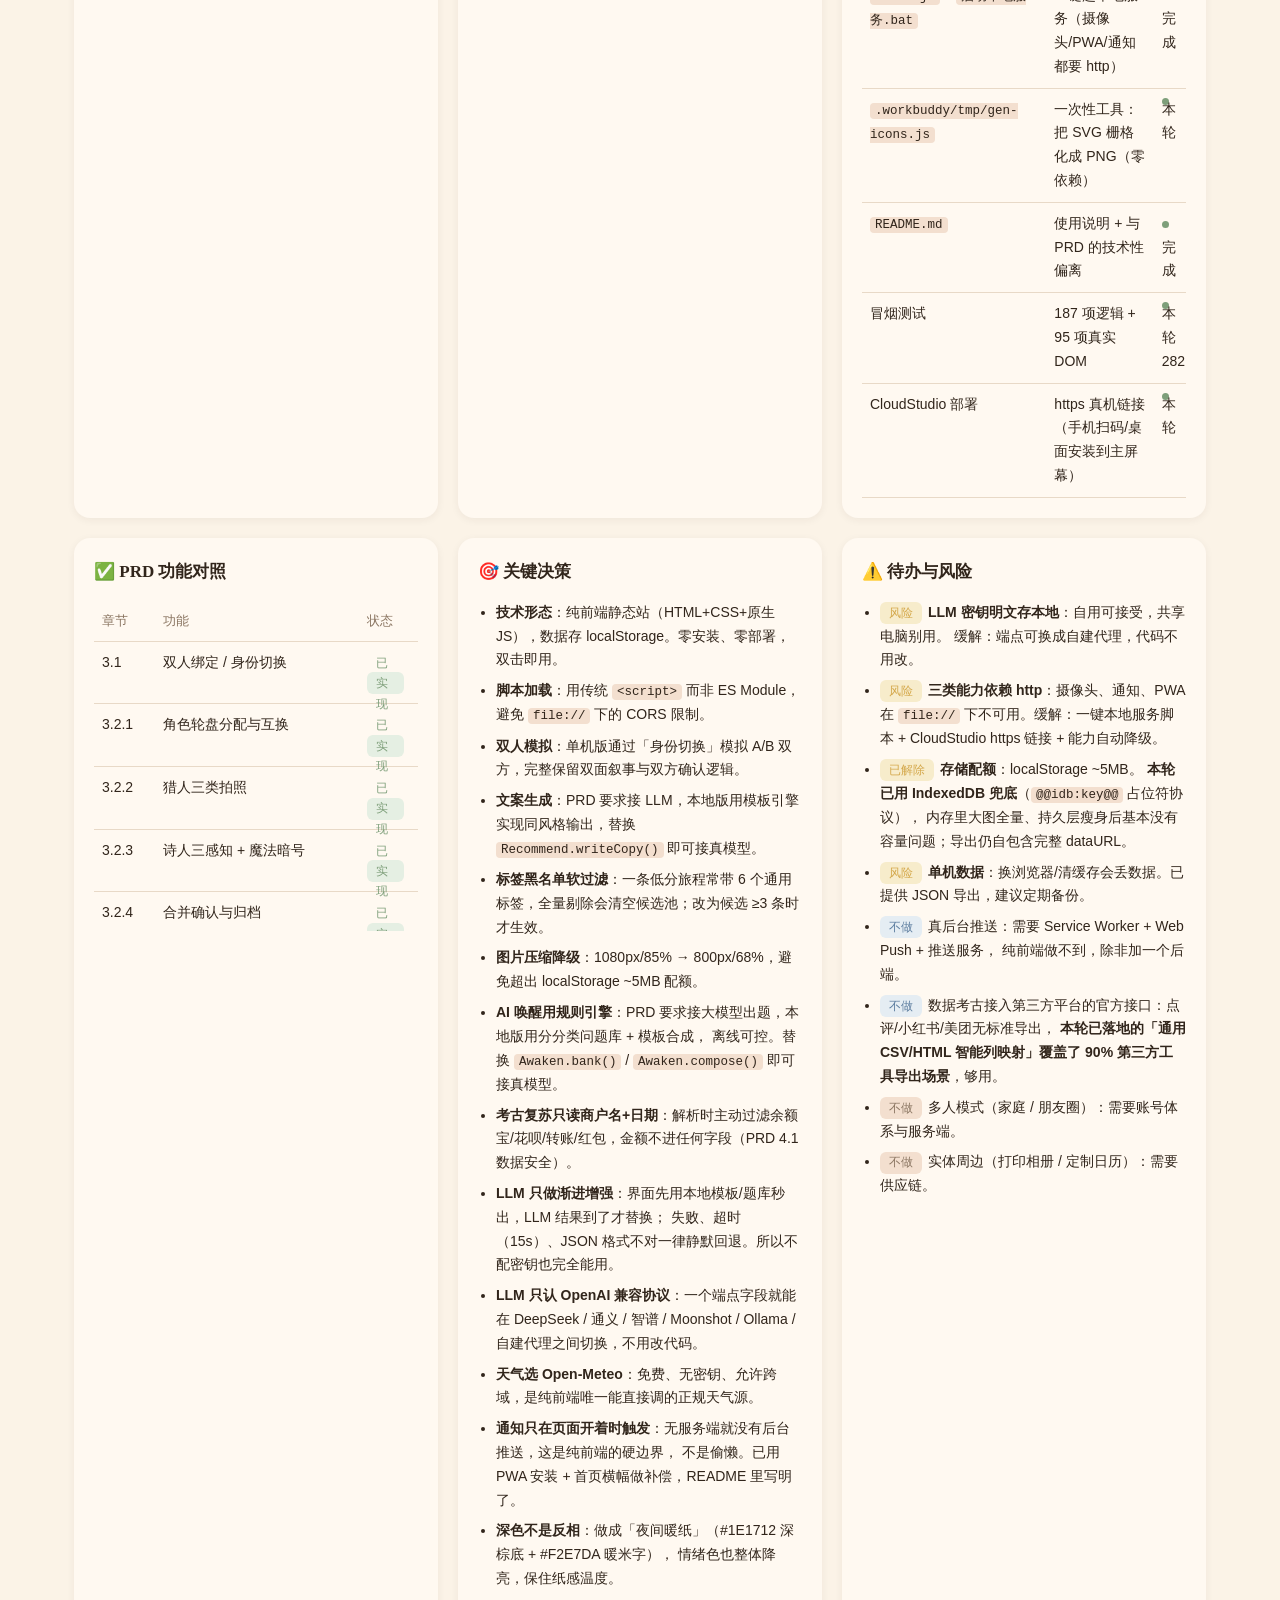
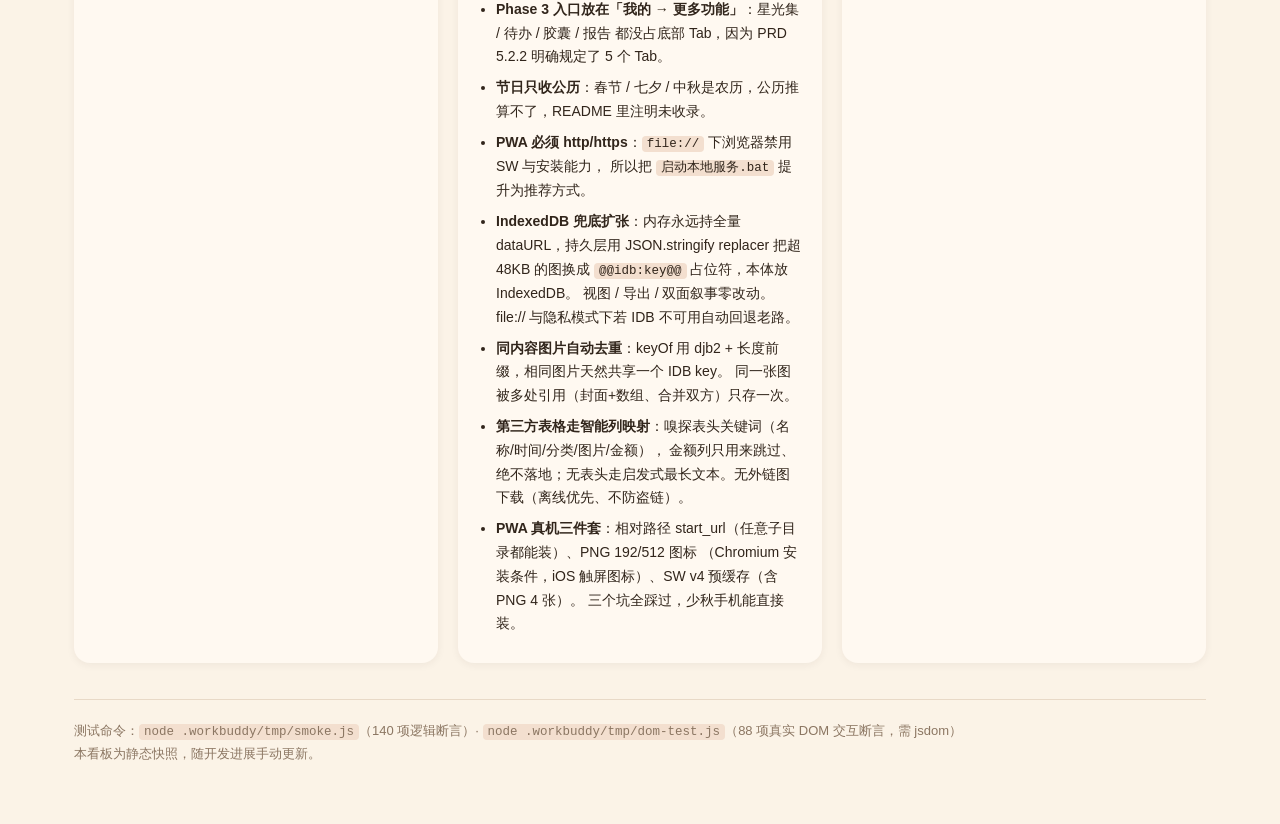
==== commit 528f782f: "文档同步：故事书封面说明 + 计数 282" ====
--- a/进度看板.html
+++ b/进度看板.html
@@ -70,7 +70,7 @@
   <div class="kpi"><b>100%</b><span>Phase 2 增强</span></div>
   <div class="kpi"><b>100%</b><span>Phase 3 扩展</span></div>
   <div class="kpi"><b>100%</b><span>Phase 4 容量 + 真机</span></div>
-  <div class="kpi"><b>280</b><span>通过测试断言</span></div>
+  <div class="kpi"><b>282</b><span>通过测试断言</span></div>
   <div class="kpi"><b>0</b><span>外部依赖</span></div>
 </div>
 
@@ -107,7 +107,7 @@
     <div class="bar g"><i style="width:100%"></i></div>
     <div class="note"><b>本轮新增</b>：IndexedDB 图片扩容（解除 5MB 配额）、考古·第三方表格导入
       （点评/小红书/美团等导出的 CSV/HTML 智能列映射）、PNG 192/512 图标、https 部署 + 真机 PWA 验证。
-      <br>测试规模 228 → <b>280</b> 项断言全过（185 逻辑 + 95 DOM，含存储用量卡 + 备份与同步 + 故事书导出）。
+      <br>测试规模 228 → <b>282</b> 项断言全过（187 逻辑 + 95 DOM，含存储用量卡 + 备份与同步 + 故事书导出）。
     </div>
   </section>
 
@@ -157,7 +157,7 @@
       <tr><td><code>serve.js</code> + <code>启动本地服务.bat</code></td><td>一键起本地服务（摄像头/PWA/通知都要 http）</td><td><span class="dot ok"></span>完成</td></tr>
       <tr><td><code>.workbuddy/tmp/gen-icons.js</code></td><td>一次性工具：把 SVG 栅格化成 PNG（零依赖）</td><td><span class="dot ok">本轮</span></td></tr>
       <tr><td><code>README.md</code></td><td>使用说明 + 与 PRD 的技术性偏离</td><td><span class="dot ok"></span>完成</td></tr>
-      <tr><td>冒烟测试</td><td>185 项逻辑 + 95 项真实 DOM</td><td><span class="dot ok">本轮 280</span></td></tr>
+      <tr><td>冒烟测试</td><td>187 项逻辑 + 95 项真实 DOM</td><td><span class="dot ok">本轮 282</span></td></tr>
       <tr><td>CloudStudio 部署</td><td>https 真机链接（手机扫码/桌面安装到主屏幕）</td><td><span class="dot ok">本轮</span></td></tr>
     </table>
   </section>
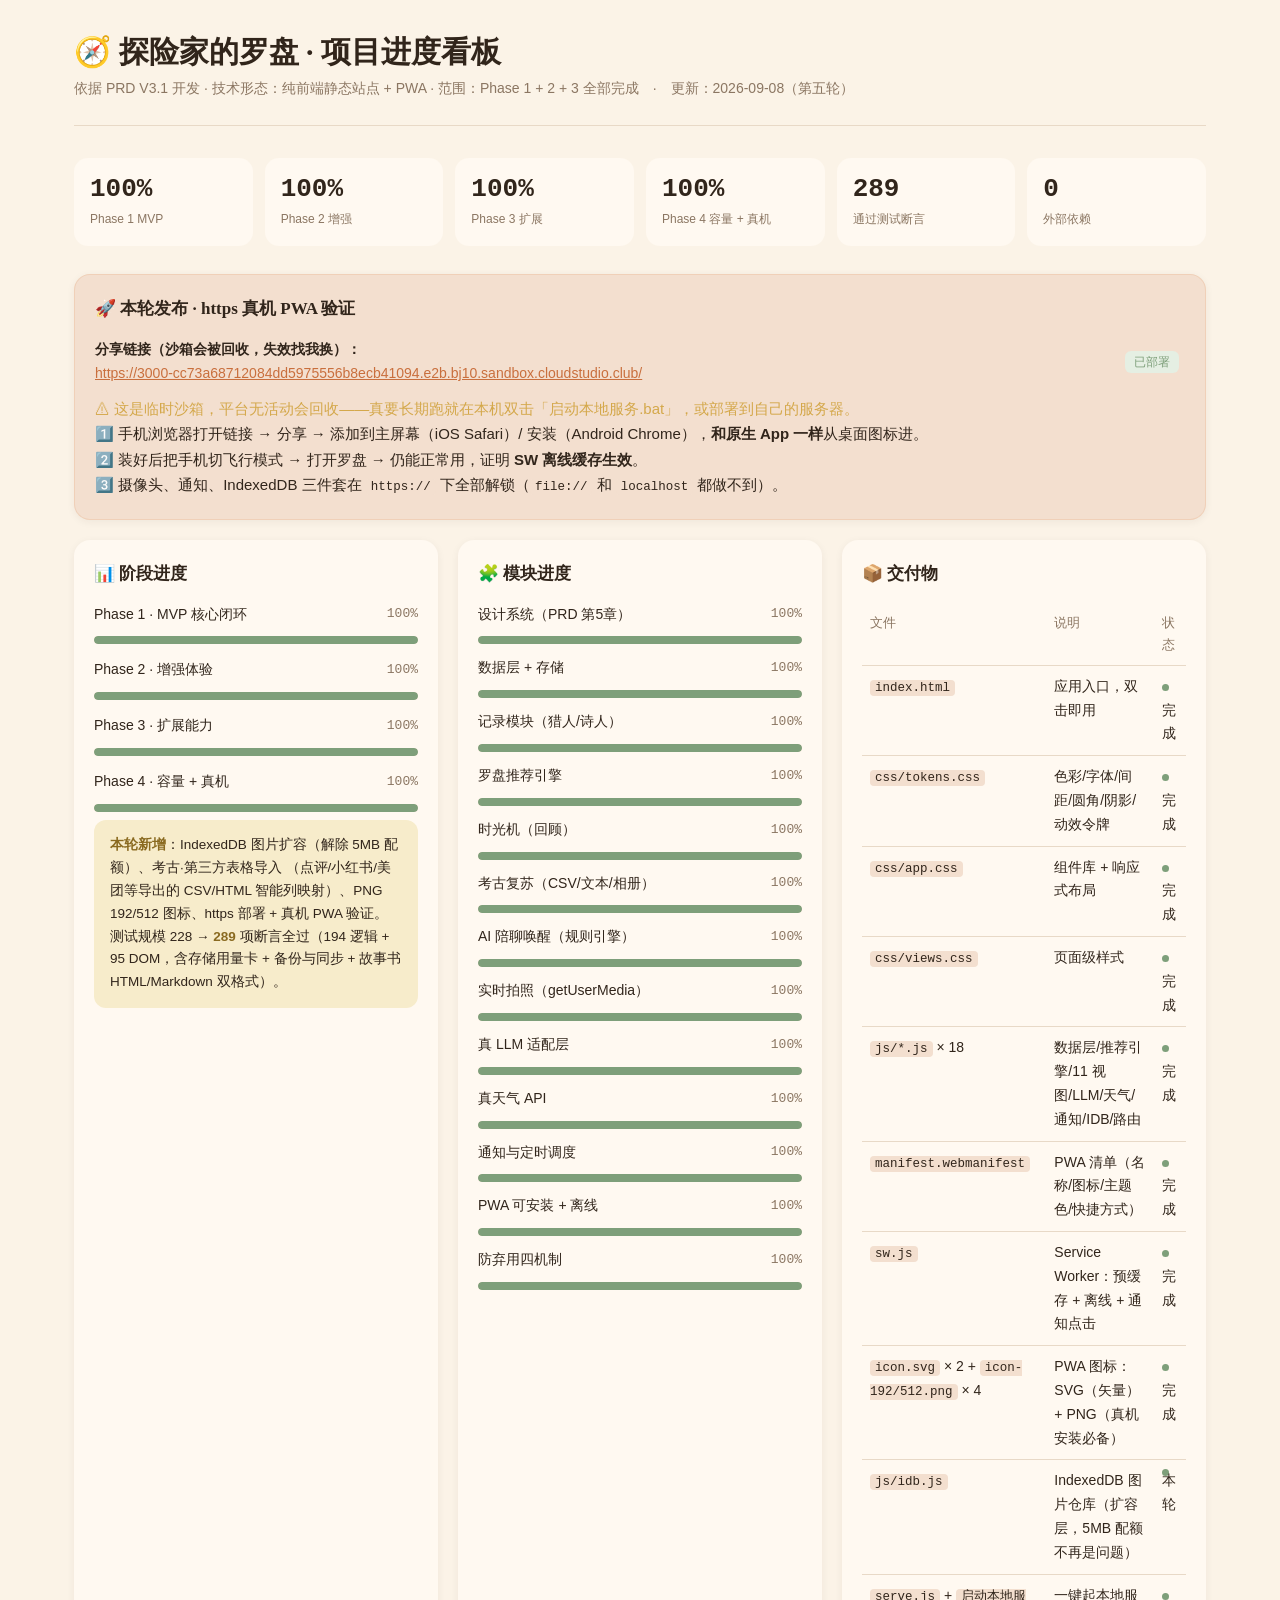
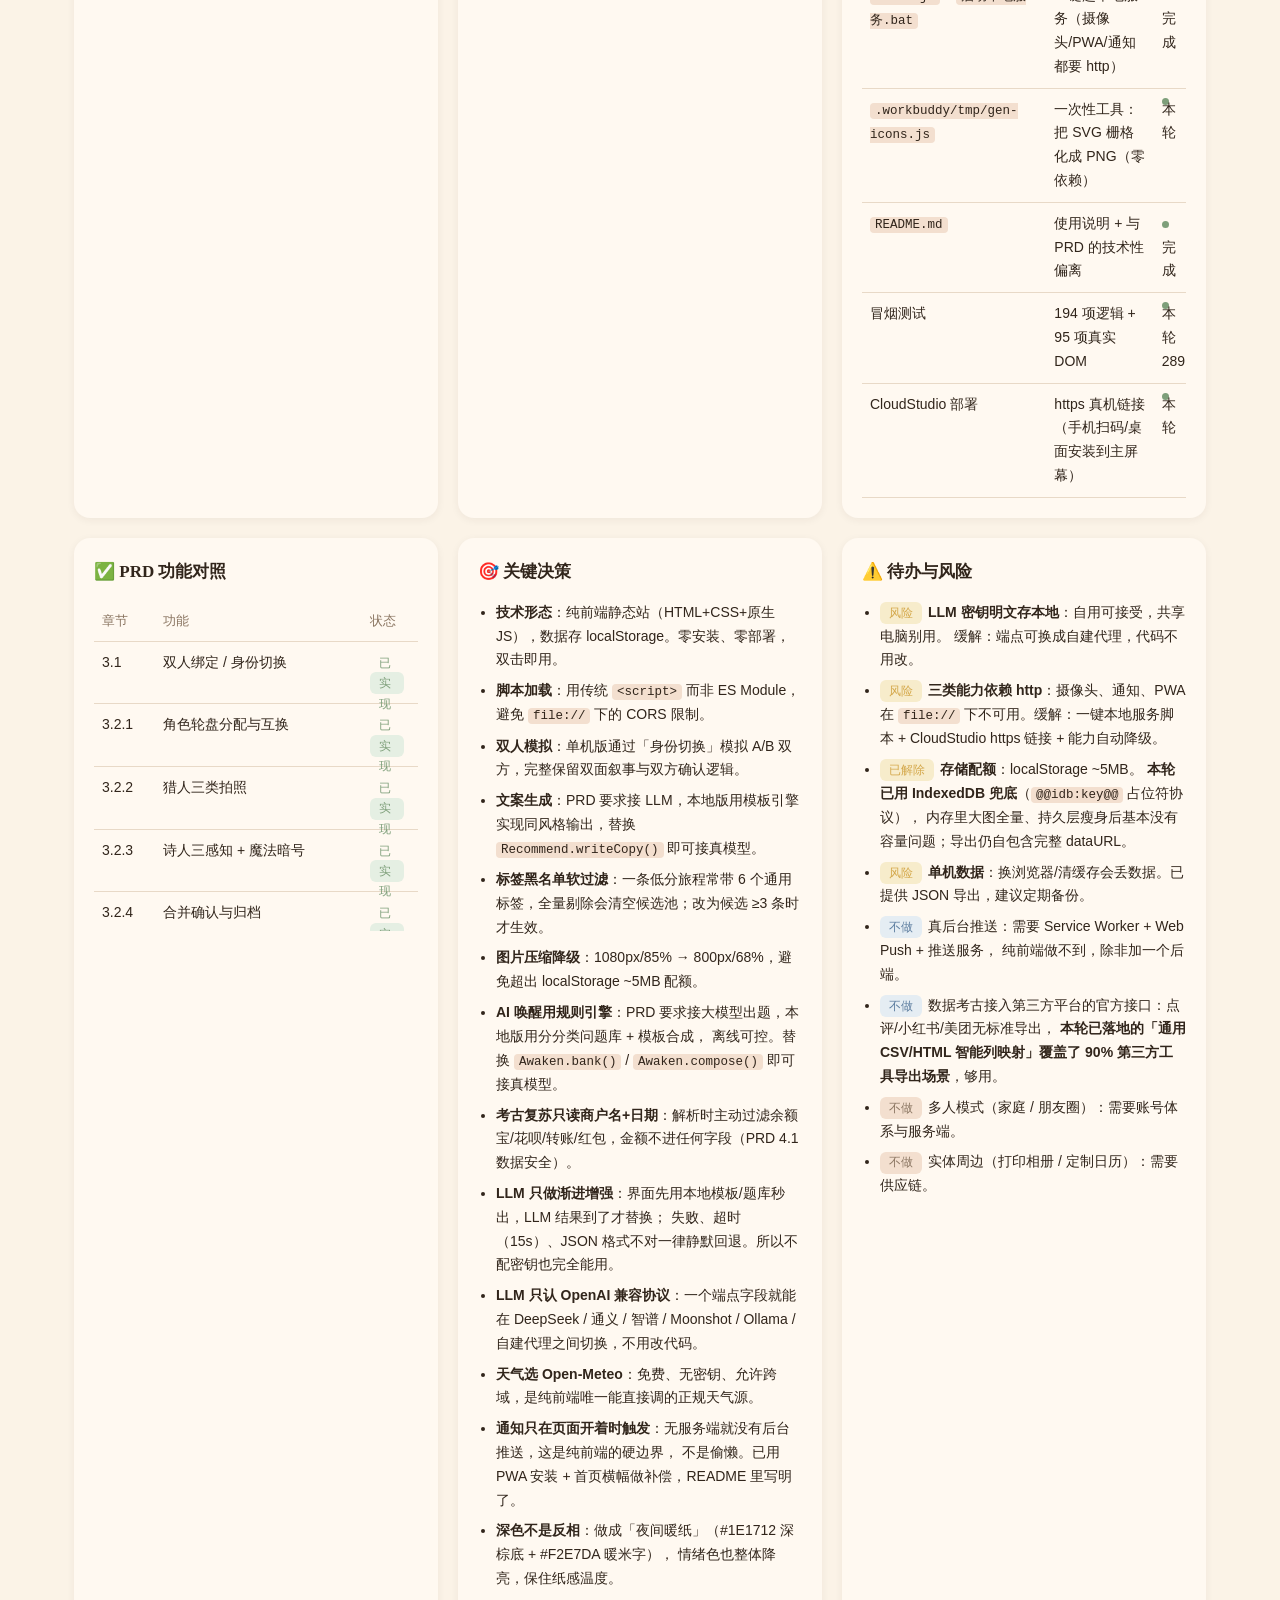
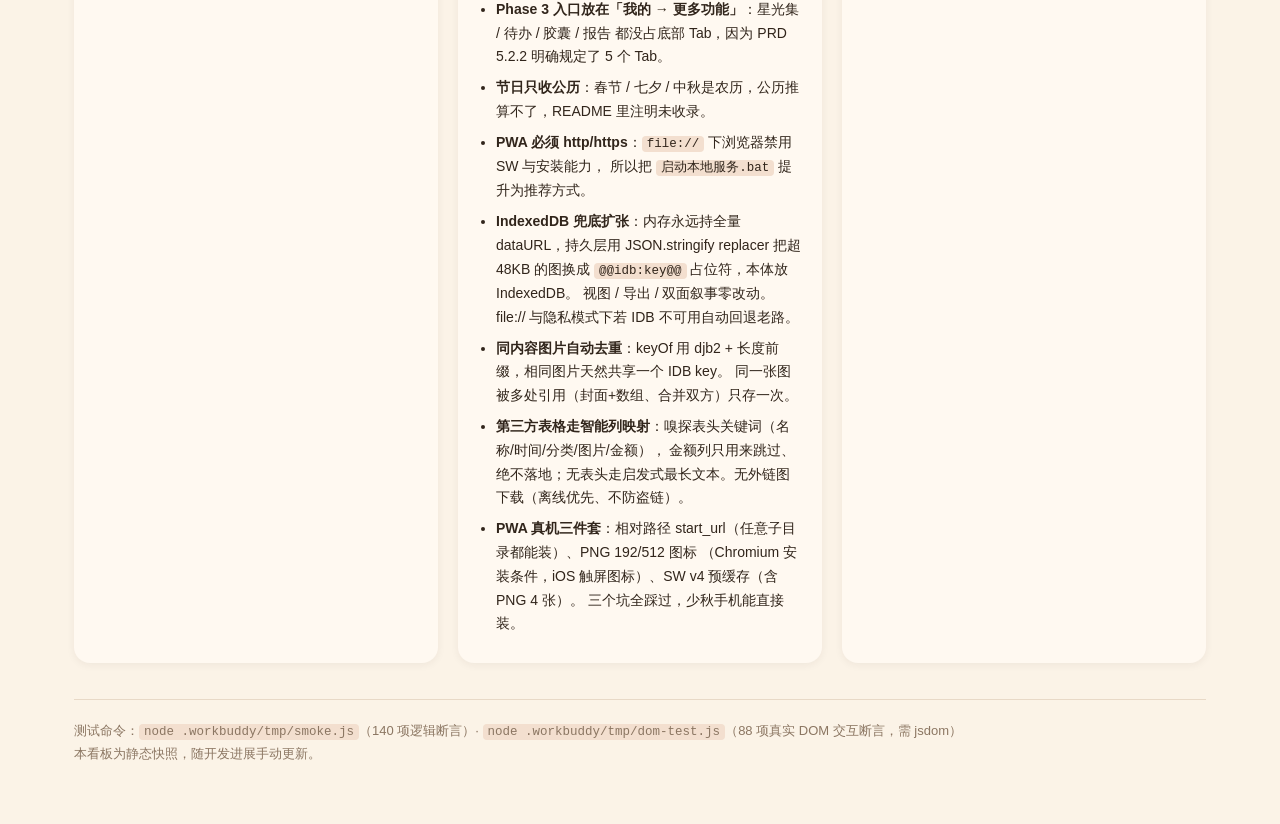
==== commit 6a3d82bf: "故事书：新增 Markdown 导出（贴笔记/公众号）" ====
--- a/进度看板.html
+++ b/进度看板.html
@@ -70,7 +70,7 @@
   <div class="kpi"><b>100%</b><span>Phase 2 增强</span></div>
   <div class="kpi"><b>100%</b><span>Phase 3 扩展</span></div>
   <div class="kpi"><b>100%</b><span>Phase 4 容量 + 真机</span></div>
-  <div class="kpi"><b>282</b><span>通过测试断言</span></div>
+  <div class="kpi"><b>289</b><span>通过测试断言</span></div>
   <div class="kpi"><b>0</b><span>外部依赖</span></div>
 </div>
 
@@ -107,7 +107,7 @@
     <div class="bar g"><i style="width:100%"></i></div>
     <div class="note"><b>本轮新增</b>：IndexedDB 图片扩容（解除 5MB 配额）、考古·第三方表格导入
       （点评/小红书/美团等导出的 CSV/HTML 智能列映射）、PNG 192/512 图标、https 部署 + 真机 PWA 验证。
-      <br>测试规模 228 → <b>282</b> 项断言全过（187 逻辑 + 95 DOM，含存储用量卡 + 备份与同步 + 故事书导出）。
+      <br>测试规模 228 → <b>289</b> 项断言全过（194 逻辑 + 95 DOM，含存储用量卡 + 备份与同步 + 故事书 HTML/Markdown 双格式）。
     </div>
   </section>
 
@@ -157,7 +157,7 @@
       <tr><td><code>serve.js</code> + <code>启动本地服务.bat</code></td><td>一键起本地服务（摄像头/PWA/通知都要 http）</td><td><span class="dot ok"></span>完成</td></tr>
       <tr><td><code>.workbuddy/tmp/gen-icons.js</code></td><td>一次性工具：把 SVG 栅格化成 PNG（零依赖）</td><td><span class="dot ok">本轮</span></td></tr>
       <tr><td><code>README.md</code></td><td>使用说明 + 与 PRD 的技术性偏离</td><td><span class="dot ok"></span>完成</td></tr>
-      <tr><td>冒烟测试</td><td>187 项逻辑 + 95 项真实 DOM</td><td><span class="dot ok">本轮 282</span></td></tr>
+      <tr><td>冒烟测试</td><td>194 项逻辑 + 95 项真实 DOM</td><td><span class="dot ok">本轮 289</span></td></tr>
       <tr><td>CloudStudio 部署</td><td>https 真机链接（手机扫码/桌面安装到主屏幕）</td><td><span class="dot ok">本轮</span></td></tr>
     </table>
   </section>
@@ -206,7 +206,7 @@
       <tr><td>6.3</td><td>PWA PNG 192/512 图标（真机安装必备）</td><td><span class="tag ok">本轮</span></td></tr>
       <tr><td>6.3</td><td>https 部署 + 真机 PWA 验证</td><td><span class="tag ok">本轮</span></td></tr>
       <tr><td>6.3</td><td>永久部署配置（vercel.json + 忽略文件 + 部署指南）</td><td><span class="tag ok">本轮</span></td></tr>
-      <tr><td>6.2</td><td>叙事式导出：故事书（分类筛选 + 愿望清单 + 综合统计，可翻阅/打印）</td><td><span class="tag ok">本轮</span></td></tr>
+      <tr><td>6.2</td><td>叙事式导出：故事书（HTML/Markdown · 分类筛选 · 封面照片 · 愿望与统计章节）</td><td><span class="tag ok">本轮</span></td></tr>
     </table>
     </div>
   </section>
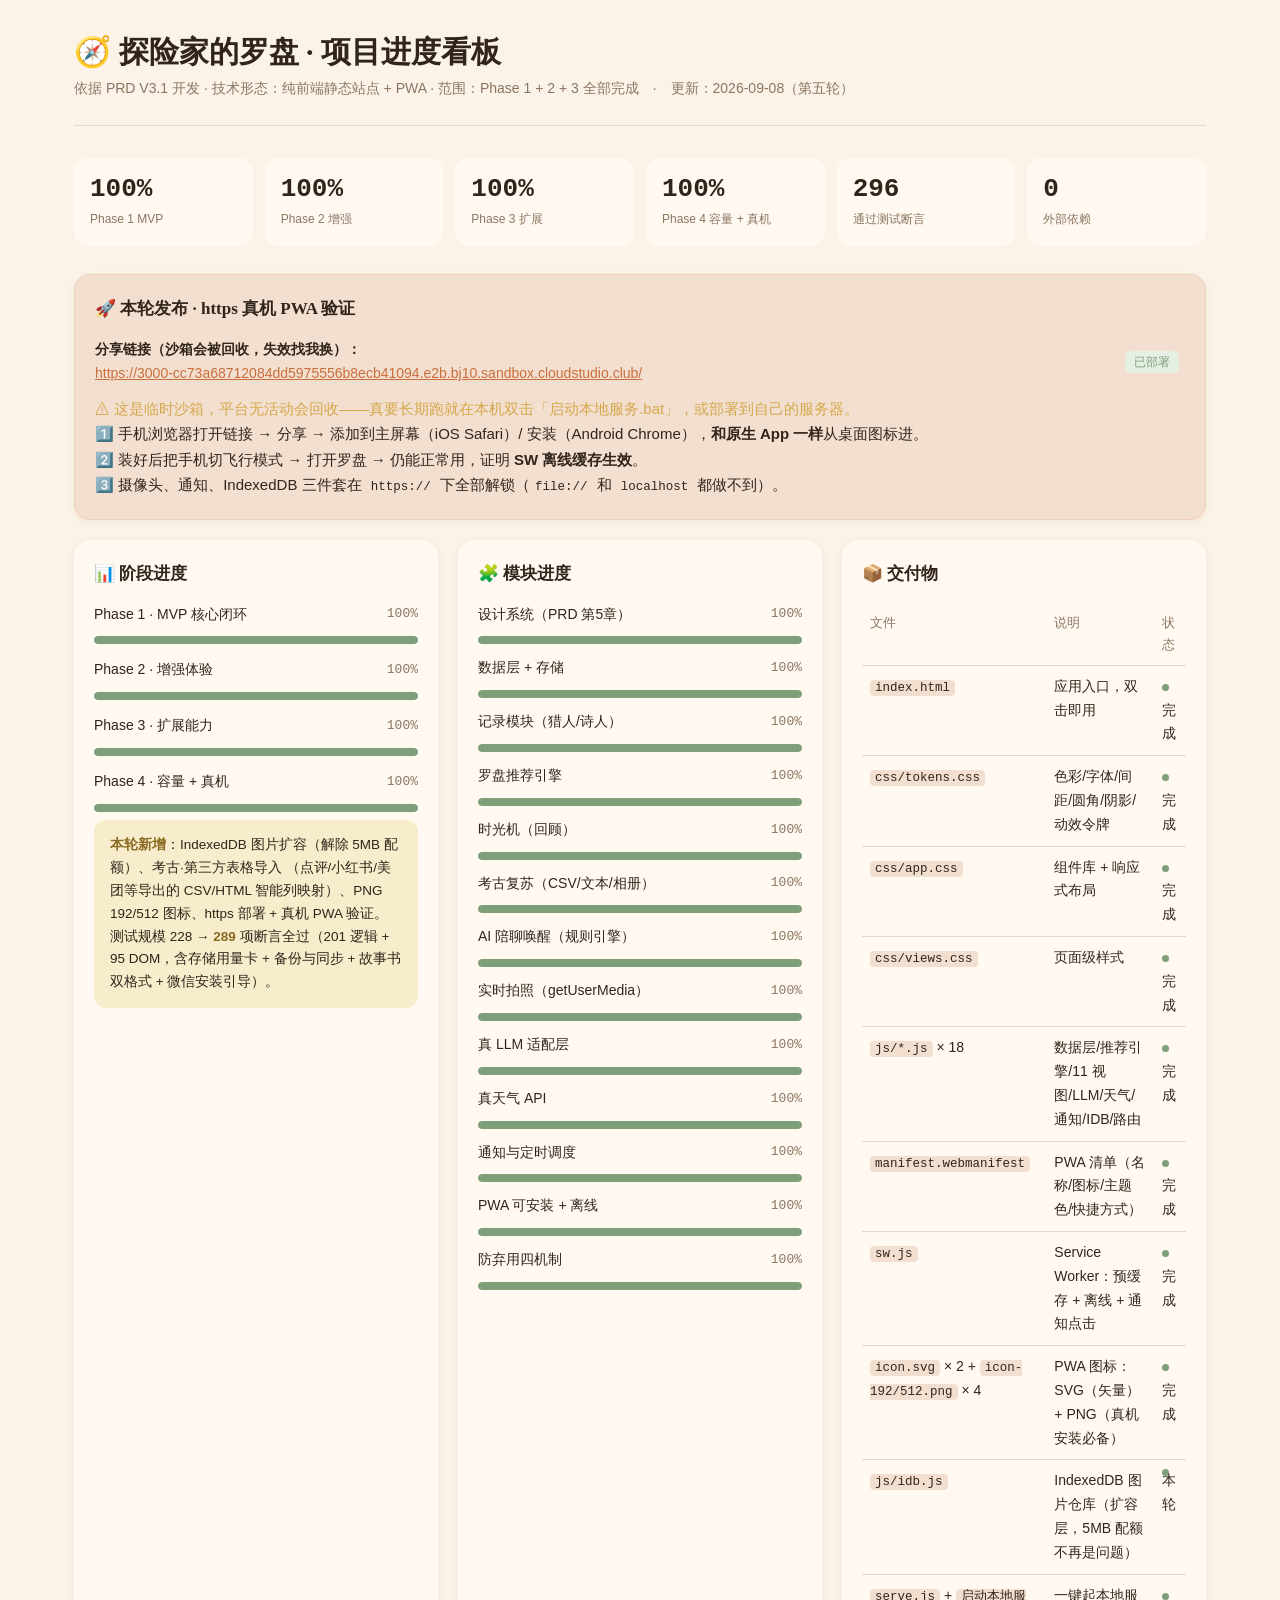
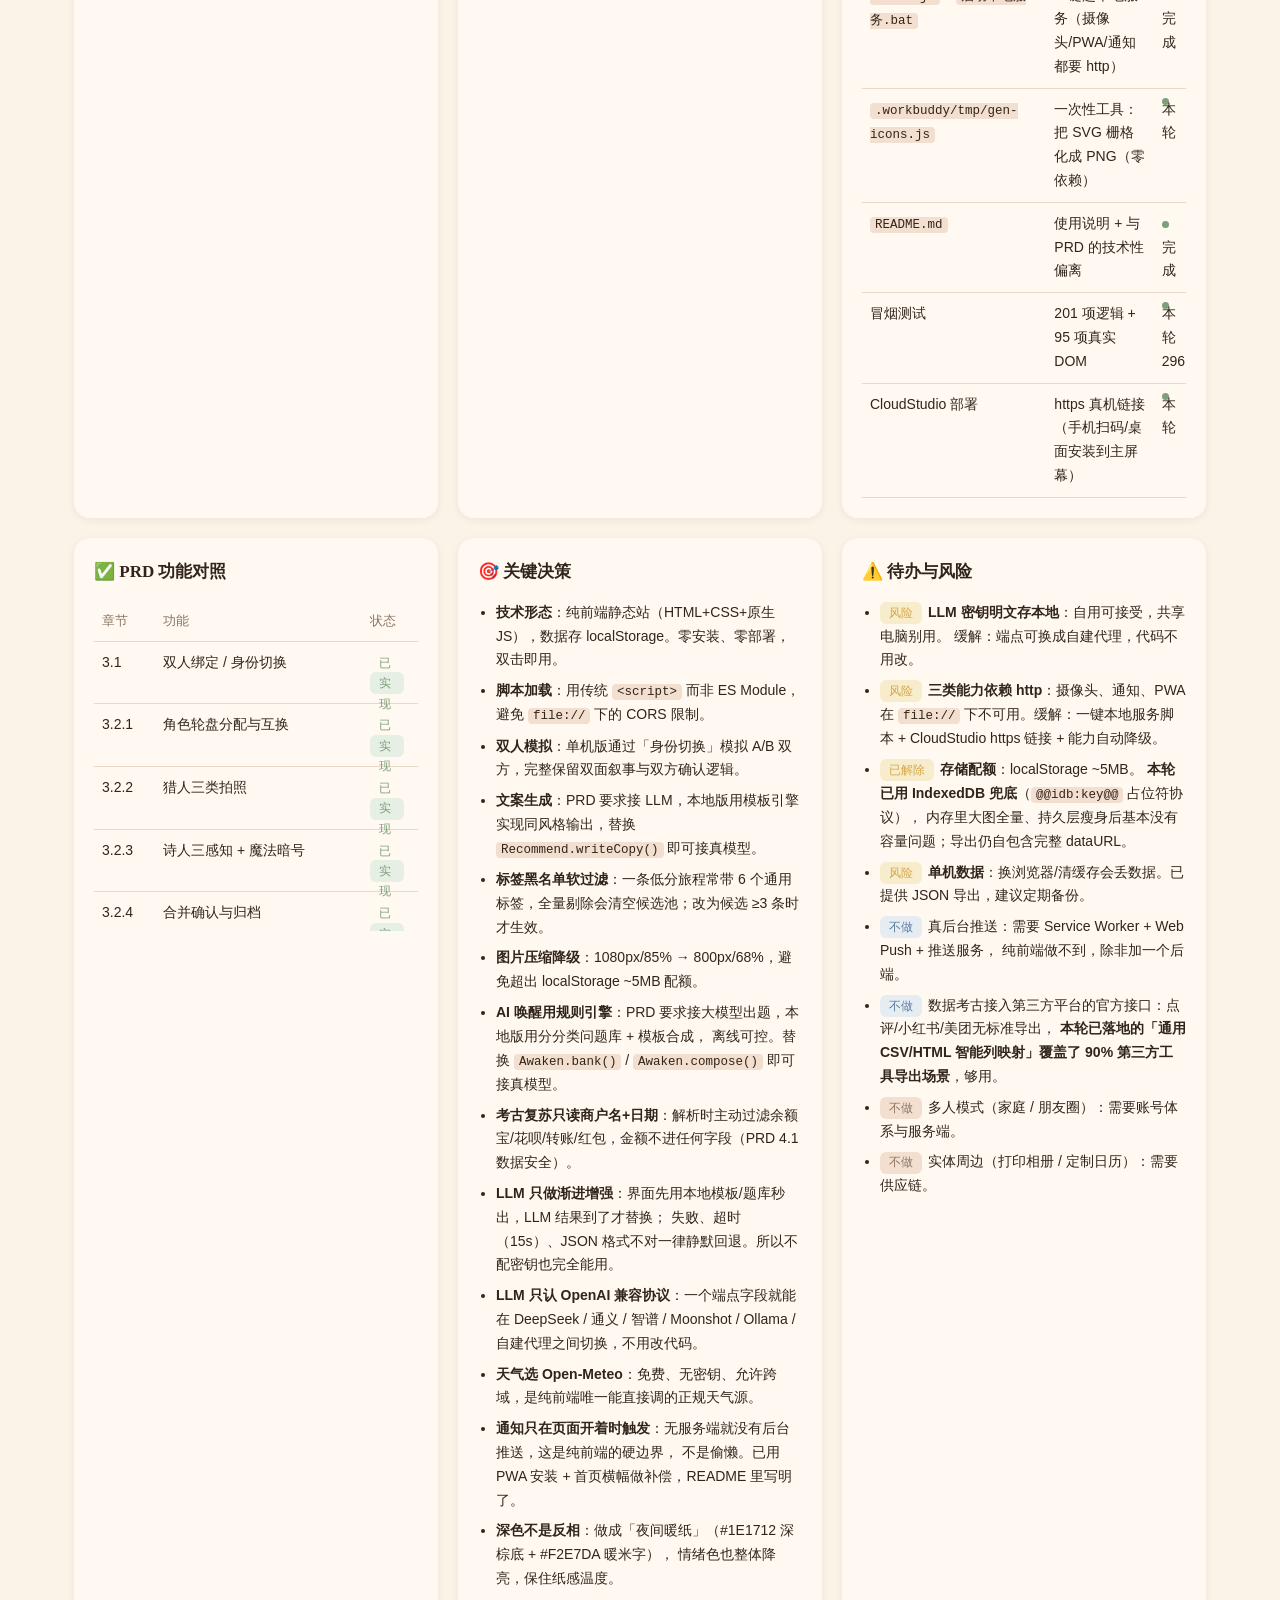
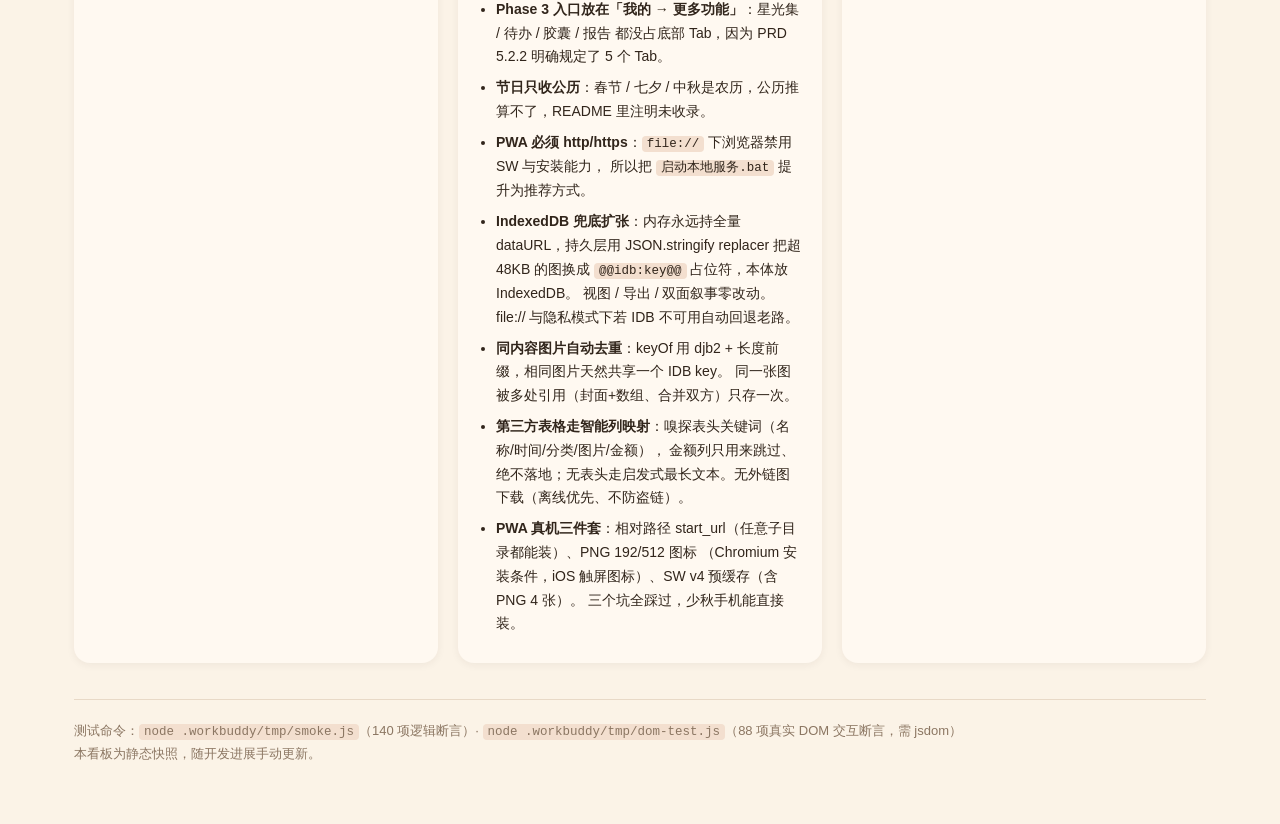
==== commit 47de908a: "微信/QQ 内置浏览器安装引导 + 修复 Node22 只读 navigator 测试垫片" ====
--- a/进度看板.html
+++ b/进度看板.html
@@ -70,7 +70,7 @@
   <div class="kpi"><b>100%</b><span>Phase 2 增强</span></div>
   <div class="kpi"><b>100%</b><span>Phase 3 扩展</span></div>
   <div class="kpi"><b>100%</b><span>Phase 4 容量 + 真机</span></div>
-  <div class="kpi"><b>289</b><span>通过测试断言</span></div>
+  <div class="kpi"><b>296</b><span>通过测试断言</span></div>
   <div class="kpi"><b>0</b><span>外部依赖</span></div>
 </div>
 
@@ -107,7 +107,7 @@
     <div class="bar g"><i style="width:100%"></i></div>
     <div class="note"><b>本轮新增</b>：IndexedDB 图片扩容（解除 5MB 配额）、考古·第三方表格导入
       （点评/小红书/美团等导出的 CSV/HTML 智能列映射）、PNG 192/512 图标、https 部署 + 真机 PWA 验证。
-      <br>测试规模 228 → <b>289</b> 项断言全过（194 逻辑 + 95 DOM，含存储用量卡 + 备份与同步 + 故事书 HTML/Markdown 双格式）。
+      <br>测试规模 228 → <b>289</b> 项断言全过（201 逻辑 + 95 DOM，含存储用量卡 + 备份与同步 + 故事书双格式 + 微信安装引导）。
     </div>
   </section>
 
@@ -157,7 +157,7 @@
       <tr><td><code>serve.js</code> + <code>启动本地服务.bat</code></td><td>一键起本地服务（摄像头/PWA/通知都要 http）</td><td><span class="dot ok"></span>完成</td></tr>
       <tr><td><code>.workbuddy/tmp/gen-icons.js</code></td><td>一次性工具：把 SVG 栅格化成 PNG（零依赖）</td><td><span class="dot ok">本轮</span></td></tr>
       <tr><td><code>README.md</code></td><td>使用说明 + 与 PRD 的技术性偏离</td><td><span class="dot ok"></span>完成</td></tr>
-      <tr><td>冒烟测试</td><td>194 项逻辑 + 95 项真实 DOM</td><td><span class="dot ok">本轮 289</span></td></tr>
+      <tr><td>冒烟测试</td><td>201 项逻辑 + 95 项真实 DOM</td><td><span class="dot ok">本轮 296</span></td></tr>
       <tr><td>CloudStudio 部署</td><td>https 真机链接（手机扫码/桌面安装到主屏幕）</td><td><span class="dot ok">本轮</span></td></tr>
     </table>
   </section>
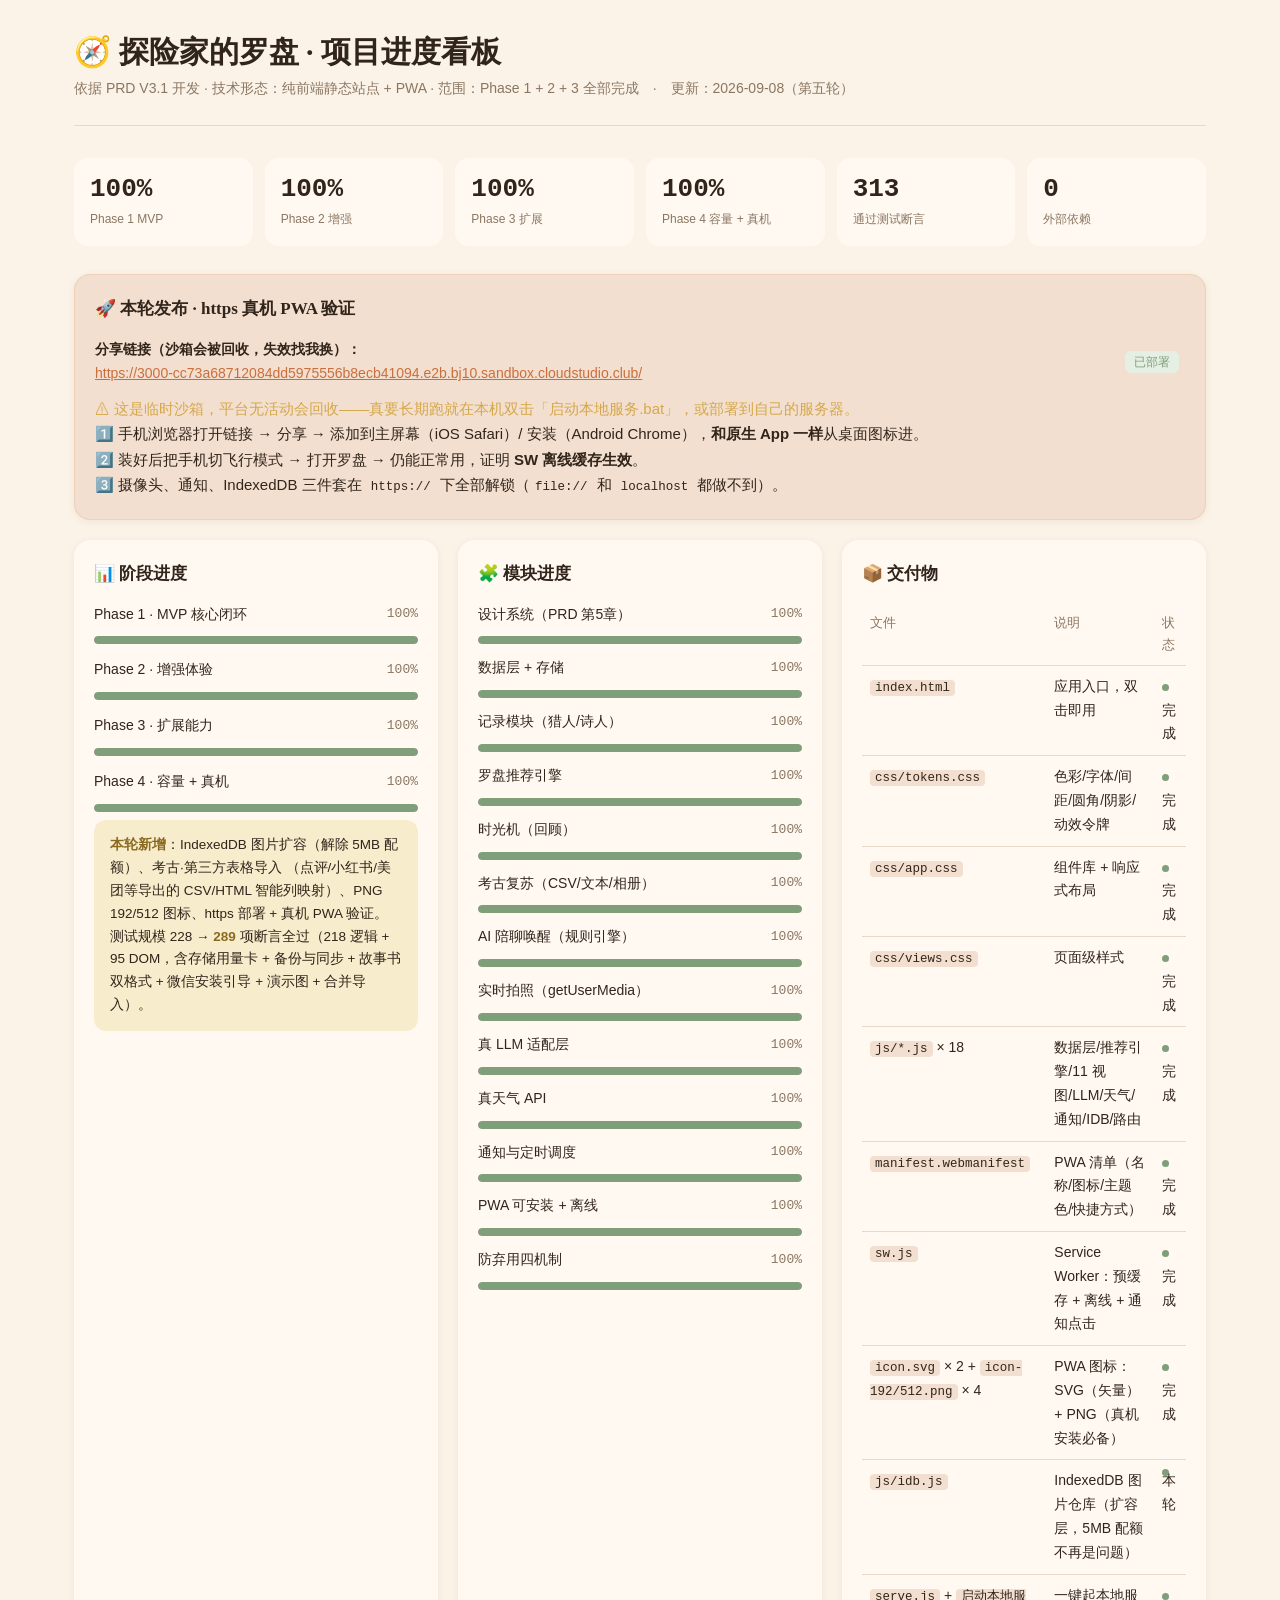
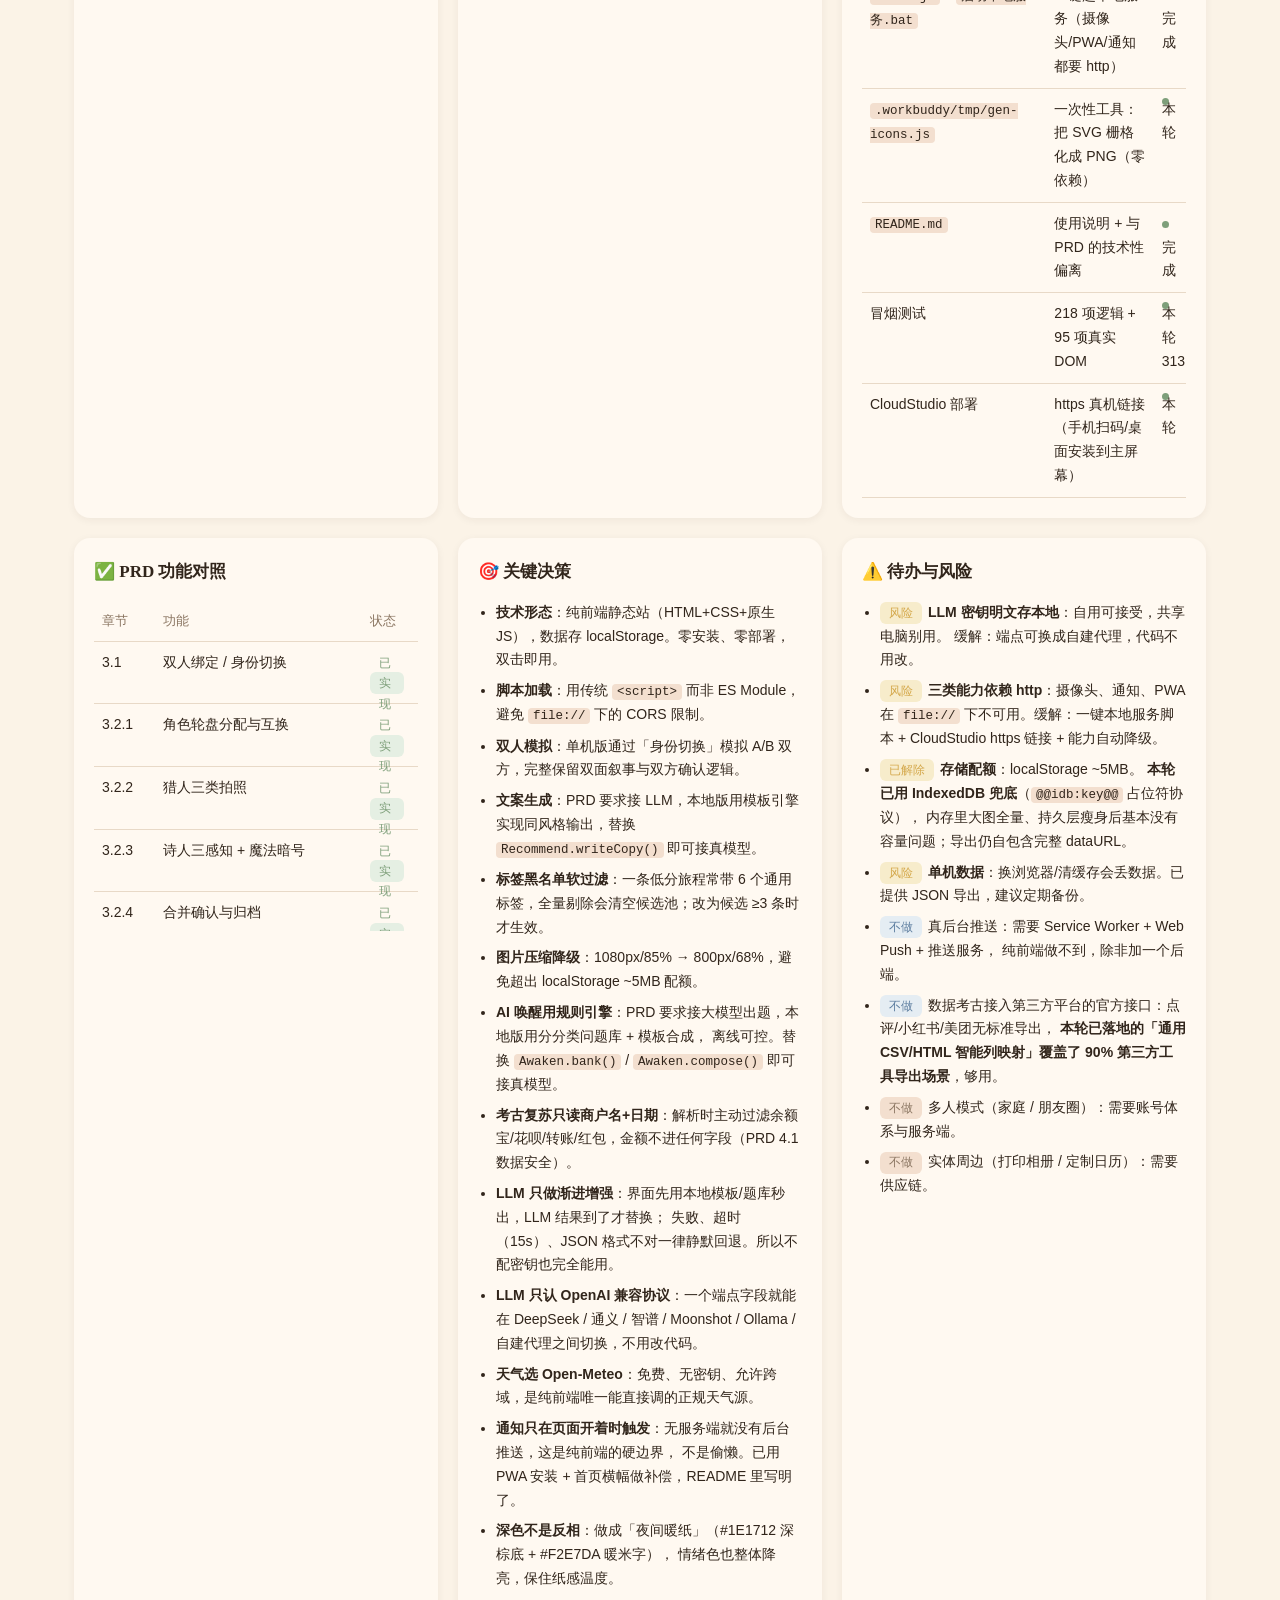
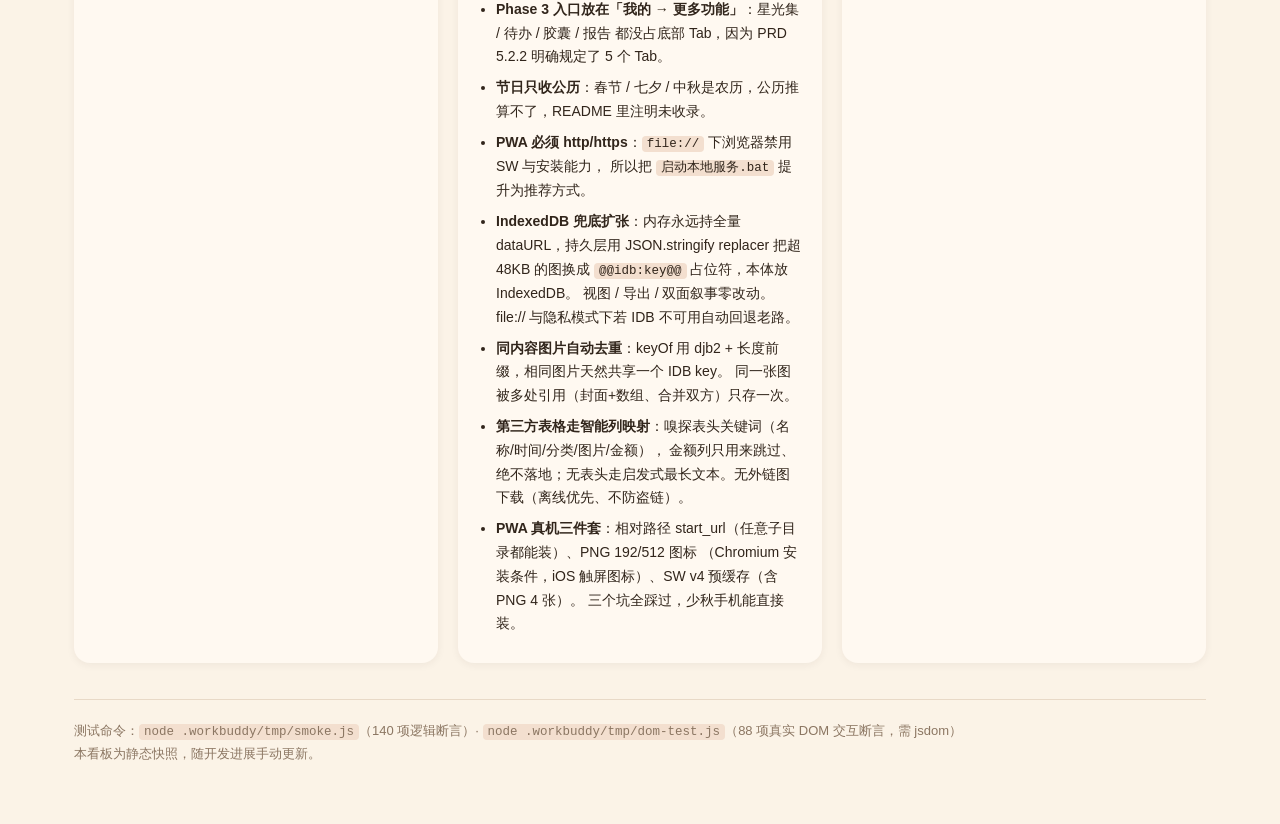
==== commit 26de436e: "真双人模式：合并导入（按 id 去重 + 双面拼接 + 昵称对齐 user_id）" ====
--- a/进度看板.html
+++ b/进度看板.html
@@ -70,7 +70,7 @@
   <div class="kpi"><b>100%</b><span>Phase 2 增强</span></div>
   <div class="kpi"><b>100%</b><span>Phase 3 扩展</span></div>
   <div class="kpi"><b>100%</b><span>Phase 4 容量 + 真机</span></div>
-  <div class="kpi"><b>296</b><span>通过测试断言</span></div>
+  <div class="kpi"><b>313</b><span>通过测试断言</span></div>
   <div class="kpi"><b>0</b><span>外部依赖</span></div>
 </div>
 
@@ -107,7 +107,7 @@
     <div class="bar g"><i style="width:100%"></i></div>
     <div class="note"><b>本轮新增</b>：IndexedDB 图片扩容（解除 5MB 配额）、考古·第三方表格导入
       （点评/小红书/美团等导出的 CSV/HTML 智能列映射）、PNG 192/512 图标、https 部署 + 真机 PWA 验证。
-      <br>测试规模 228 → <b>289</b> 项断言全过（201 逻辑 + 95 DOM，含存储用量卡 + 备份与同步 + 故事书双格式 + 微信安装引导）。
+      <br>测试规模 228 → <b>289</b> 项断言全过（218 逻辑 + 95 DOM，含存储用量卡 + 备份与同步 + 故事书双格式 + 微信安装引导 + 演示图 + 合并导入）。
     </div>
   </section>
 
@@ -157,7 +157,7 @@
       <tr><td><code>serve.js</code> + <code>启动本地服务.bat</code></td><td>一键起本地服务（摄像头/PWA/通知都要 http）</td><td><span class="dot ok"></span>完成</td></tr>
       <tr><td><code>.workbuddy/tmp/gen-icons.js</code></td><td>一次性工具：把 SVG 栅格化成 PNG（零依赖）</td><td><span class="dot ok">本轮</span></td></tr>
       <tr><td><code>README.md</code></td><td>使用说明 + 与 PRD 的技术性偏离</td><td><span class="dot ok"></span>完成</td></tr>
-      <tr><td>冒烟测试</td><td>201 项逻辑 + 95 项真实 DOM</td><td><span class="dot ok">本轮 296</span></td></tr>
+      <tr><td>冒烟测试</td><td>218 项逻辑 + 95 项真实 DOM</td><td><span class="dot ok">本轮 313</span></td></tr>
       <tr><td>CloudStudio 部署</td><td>https 真机链接（手机扫码/桌面安装到主屏幕）</td><td><span class="dot ok">本轮</span></td></tr>
     </table>
   </section>
